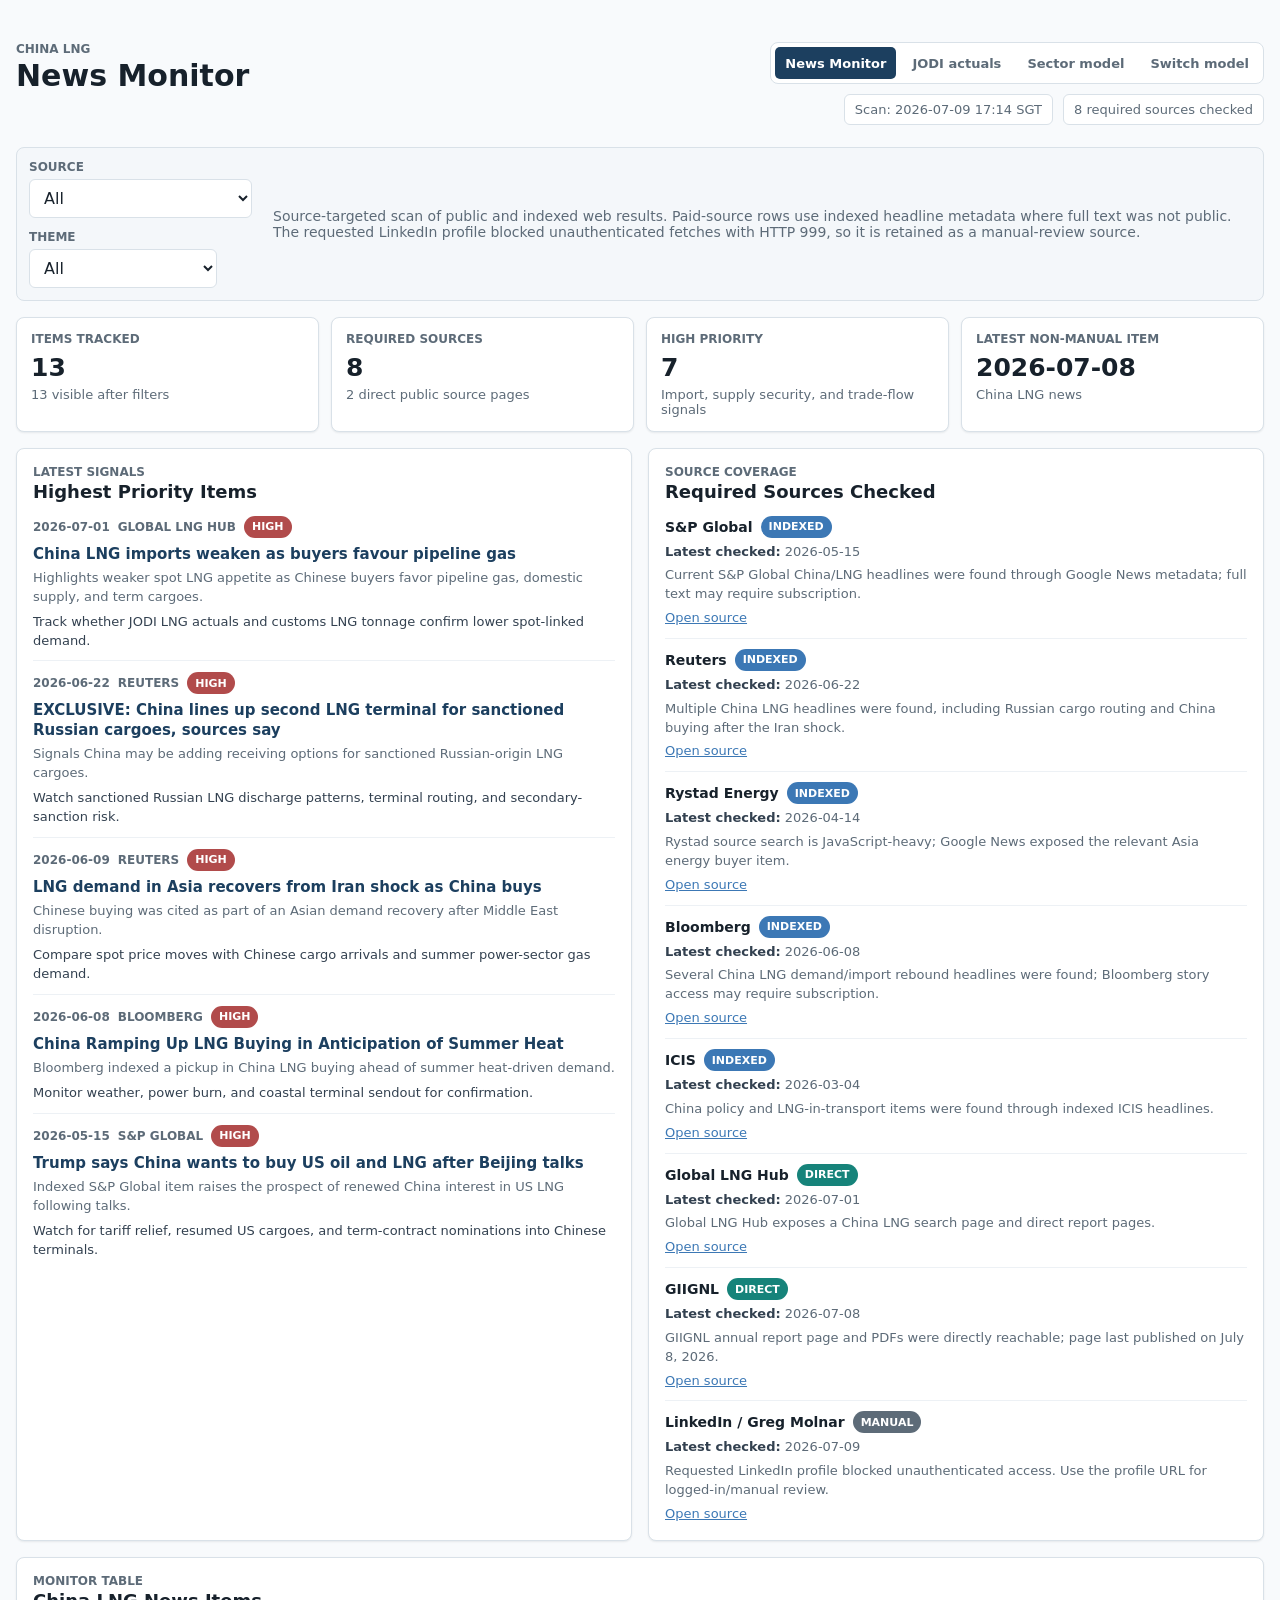
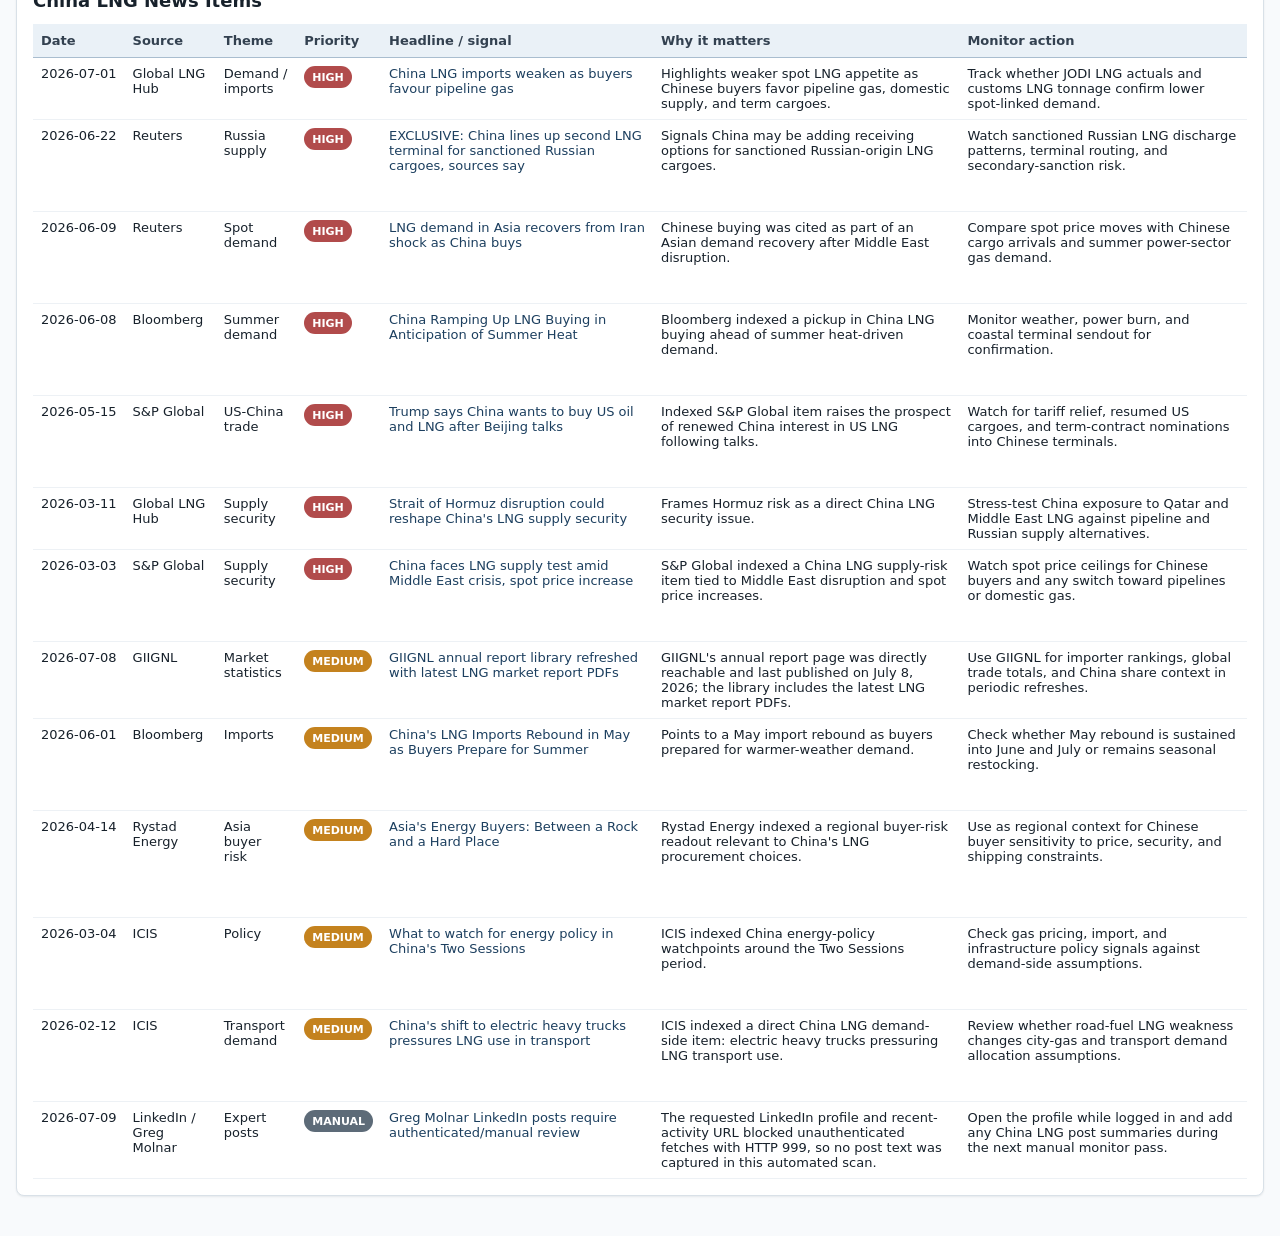
==== news.html @ c2ceb731 "feat: add China LNG news monitor" ====
<!doctype html>
<html lang="en">
  <head>
    <meta charset="utf-8">
    <meta name="viewport" content="width=device-width, initial-scale=1">
    <title>China LNG News Monitor</title>
    <link rel="stylesheet" href="styles.css">
  </head>
  <body>
    <main class="shell">
      <header class="topbar">
        <div>
          <p class="eyebrow">China LNG</p>
          <h1>News Monitor</h1>
        </div>
        <div class="topbar-actions">
          <nav class="topnav" aria-label="Dashboard navigation">
            <a class="is-active" href="news.html">News Monitor</a>
            <a href="index.html">JODI actuals</a>
            <a href="sector.html">Sector model</a>
            <a href="switching.html">Switch model</a>
          </nav>
          <div class="meta">
            <span id="news-scan-date">Scan date</span>
            <span id="news-source-count">Sources</span>
          </div>
        </div>
      </header>

      <section class="control-band" aria-label="News monitor controls">
        <div class="control-fields">
          <div class="field">
            <label for="news-source-filter">Source</label>
            <select id="news-source-filter"></select>
          </div>
          <div class="field">
            <label for="news-theme-filter">Theme</label>
            <select id="news-theme-filter"></select>
          </div>
        </div>
        <p id="news-note" class="dashboard-note"></p>
      </section>

      <section class="kpi-grid" id="news-kpis" aria-label="News monitor key metrics"></section>

      <section class="grid two-col">
        <article class="panel">
          <div class="panel-head">
            <div>
              <p class="eyebrow">Latest signals</p>
              <h2>Highest Priority Items</h2>
            </div>
          </div>
          <div id="news-priority-list" class="news-card-list"></div>
        </article>

        <article class="panel">
          <div class="panel-head">
            <div>
              <p class="eyebrow">Source coverage</p>
              <h2>Required Sources Checked</h2>
            </div>
          </div>
          <div id="news-source-coverage" class="source-list"></div>
        </article>
      </section>

      <section class="panel">
        <div class="panel-head">
          <div>
            <p class="eyebrow">Monitor table</p>
            <h2>China LNG News Items</h2>
          </div>
        </div>
        <div class="table-wrap">
          <table id="news-table" class="news-table">
            <thead>
              <tr>
                <th>Date</th>
                <th>Source</th>
                <th>Theme</th>
                <th>Priority</th>
                <th>Headline / signal</th>
                <th>Why it matters</th>
                <th>Monitor action</th>
                <th>Access</th>
              </tr>
            </thead>
            <tbody></tbody>
          </table>
        </div>
      </section>
    </main>

    <script src="src/news-data.js"></script>
    <script src="src/news-app.js"></script>
  </body>
</html>
---- styles.css ----
:root {
  color-scheme: light;
  --ink: #17212b;
  --muted: #5d6b78;
  --line: #d9e1e8;
  --panel: #ffffff;
  --band: #f4f7fa;
  --navy: #1c3f5f;
  --teal: #16837a;
  --amber: #c4821e;
  --green: #3f7d45;
  --red: #b14b4b;
  --blue: #3c78b5;
  --shadow: 0 1px 2px rgba(16, 24, 40, 0.08);
}

* {
  box-sizing: border-box;
}

body {
  margin: 0;
  font-family: Inter, ui-sans-serif, system-ui, -apple-system, BlinkMacSystemFont, "Segoe UI", sans-serif;
  color: var(--ink);
  background: #f8fafc;
  letter-spacing: 0;
}

button,
input,
select,
textarea {
  font: inherit;
}

.shell {
  width: min(1480px, calc(100vw - 32px));
  margin: 0 auto;
  padding: 24px 0 40px;
}

.topbar {
  display: flex;
  justify-content: space-between;
  align-items: flex-start;
  gap: 24px;
  padding: 18px 0 22px;
}

.topbar h1 {
  margin: 3px 0 0;
  font-size: 30px;
  line-height: 1.15;
}

.topbar-actions {
  display: grid;
  justify-items: end;
  gap: 10px;
}

.topnav {
  display: flex;
  gap: 6px;
  padding: 4px;
  border: 1px solid var(--line);
  border-radius: 8px;
  background: #fff;
}

.topnav a {
  display: inline-flex;
  align-items: center;
  min-height: 32px;
  padding: 6px 10px;
  border-radius: 5px;
  color: var(--muted);
  font-size: 13px;
  font-weight: 700;
  text-decoration: none;
}

.topnav a.is-active {
  color: #fff;
  background: var(--navy);
}

.eyebrow {
  margin: 0;
  color: var(--muted);
  font-size: 12px;
  font-weight: 700;
  text-transform: uppercase;
}

.meta {
  display: flex;
  gap: 10px;
  flex-wrap: wrap;
  justify-content: flex-end;
}

.meta span {
  border: 1px solid var(--line);
  background: #fff;
  padding: 7px 10px;
  border-radius: 6px;
  color: var(--muted);
  font-size: 13px;
}

.control-band {
  display: flex;
  justify-content: space-between;
  align-items: center;
  gap: 18px;
  background: var(--band);
  border: 1px solid var(--line);
  padding: 12px;
  border-radius: 8px;
}

.control-fields {
  display: flex;
  align-items: end;
  gap: 12px;
  flex-wrap: wrap;
}

.field {
  display: grid;
  gap: 5px;
}

.field label {
  color: var(--muted);
  font-size: 12px;
  font-weight: 700;
  text-transform: uppercase;
}

.field select {
  min-width: 130px;
  border: 1px solid var(--line);
  border-radius: 6px;
  background: #fff;
  color: var(--ink);
  padding: 8px 10px;
}

.segmented {
  display: inline-grid;
  grid-template-columns: repeat(auto-fit, minmax(92px, 1fr));
  gap: 4px;
  padding: 4px;
  background: #e9eef3;
  border-radius: 7px;
}

.year-basis-toggle {
  min-width: 220px;
}

.segment {
  border: 0;
  border-radius: 5px;
  padding: 8px 12px;
  color: var(--muted);
  background: transparent;
  cursor: pointer;
}

.segment.is-active {
  color: #fff;
  background: var(--navy);
}

.dashboard-note {
  margin: 0;
  color: var(--muted);
  font-size: 14px;
}

.switch-control-band {
  align-items: flex-start;
}

.switch-input-grid {
  display: grid;
  grid-template-columns: repeat(3, minmax(0, 1fr));
  gap: 12px;
  margin: 16px 0;
}

.input-card {
  display: grid;
  gap: 10px;
  min-width: 0;
  background: #fff;
  border: 1px solid var(--line);
  border-radius: 8px;
  padding: 12px;
  box-shadow: var(--shadow);
}

.input-head {
  display: flex;
  justify-content: space-between;
  align-items: baseline;
  gap: 10px;
}

.input-head label {
  color: var(--muted);
  font-size: 12px;
  font-weight: 750;
  text-transform: uppercase;
}

.input-head strong {
  color: var(--ink);
  font-size: 13px;
  white-space: nowrap;
}

.input-card input[type="range"] {
  width: 100%;
  accent-color: var(--navy);
}

.kpi-grid {
  display: grid;
  grid-template-columns: repeat(4, minmax(0, 1fr));
  gap: 12px;
  margin: 16px 0;
}

.kpi {
  background: #fff;
  border: 1px solid var(--line);
  border-radius: 8px;
  padding: 14px;
  box-shadow: var(--shadow);
}

.kpi .label {
  color: var(--muted);
  font-size: 12px;
  font-weight: 700;
  text-transform: uppercase;
}

.kpi .value {
  margin-top: 7px;
  font-size: 25px;
  font-weight: 750;
}

.kpi .sub {
  margin-top: 5px;
  color: var(--muted);
  font-size: 13px;
}

.grid {
  display: grid;
  gap: 16px;
  margin: 16px 0;
}

.two-col {
  grid-template-columns: minmax(0, 1fr) minmax(0, 1fr);
}

.panel {
  background: var(--panel);
  border: 1px solid var(--line);
  border-radius: 8px;
  padding: 16px;
  box-shadow: var(--shadow);
}

.panel-head {
  display: flex;
  justify-content: space-between;
  gap: 16px;
  align-items: flex-start;
  margin-bottom: 12px;
}

.panel h2 {
  margin: 2px 0 0;
  font-size: 18px;
  line-height: 1.25;
}

.title-with-info {
  display: inline-flex;
  align-items: center;
  gap: 7px;
}

.info-tip {
  position: relative;
  display: inline-flex;
  align-items: center;
  justify-content: center;
  width: 17px;
  height: 17px;
  border: 1px solid var(--line);
  border-radius: 50%;
  color: var(--muted);
  background: #fff;
  font-size: 11px;
  font-weight: 750;
  line-height: 1;
  cursor: help;
}

.info-tip:focus {
  outline: 2px solid rgba(60, 120, 181, 0.35);
  outline-offset: 2px;
}

.tooltip {
  position: absolute;
  left: 50%;
  bottom: calc(100% + 9px);
  z-index: 3;
  width: min(320px, calc(100vw - 48px));
  padding: 9px 10px;
  border: 1px solid var(--line);
  border-radius: 6px;
  background: #17212b;
  color: #fff;
  box-shadow: var(--shadow);
  font-size: 12px;
  font-weight: 500;
  line-height: 1.4;
  opacity: 0;
  pointer-events: none;
  transform: translate(-50%, 4px);
  transition: opacity 0.15s ease, transform 0.15s ease;
}

.info-tip:hover .tooltip,
.info-tip:focus .tooltip,
.info-tip:focus-within .tooltip {
  opacity: 1;
  transform: translate(-50%, 0);
}

.chart {
  min-height: 310px;
  width: 100%;
}

svg {
  display: block;
  width: 100%;
  height: auto;
}

.axis text,
.chart-label {
  fill: var(--muted);
  font-size: 12px;
}

.chart-value {
  fill: var(--ink);
  font-size: 12px;
  font-weight: 750;
}

.grid-line {
  stroke: #e5ebf1;
  stroke-width: 1;
}

.model-flow {
  margin: 0;
  padding-left: 20px;
  color: #334150;
  line-height: 1.6;
}

.table-wrap {
  overflow-x: auto;
}

table {
  border-collapse: collapse;
  width: 100%;
  min-width: 1120px;
  font-size: 13px;
}

th {
  text-align: left;
  color: #334150;
  background: #eaf1f7;
  border-bottom: 1px solid #a9bdcf;
  padding: 9px 8px;
  white-space: nowrap;
}

td {
  border-bottom: 1px solid #edf1f5;
  padding: 8px;
  vertical-align: top;
}

th:first-child,
td:first-child {
  min-width: 82px;
  white-space: nowrap;
}

td.num,
th.num {
  text-align: right;
}

.explain {
  min-width: 420px;
  color: #3c4a57;
}

.assumption-list,
.source-list {
  display: grid;
  gap: 10px;
}

.assumption,
.source {
  border-top: 1px solid #edf1f5;
  padding-top: 10px;
}

.assumption:first-child,
.source:first-child {
  border-top: 0;
  padding-top: 0;
}

.assumption h3,
.source h3 {
  margin: 0 0 4px;
  font-size: 14px;
}

.assumption p,
.source p {
  margin: 0;
  color: var(--muted);
  font-size: 13px;
  line-height: 1.45;
}

.source a,
.panel-note a {
  color: var(--blue);
  overflow-wrap: anywhere;
}

.local-source {
  color: var(--muted);
  overflow-wrap: anywhere;
}

.anchor-list {
  display: grid;
  gap: 8px;
}

.anchor-row {
  display: flex;
  justify-content: space-between;
  gap: 12px;
  align-items: center;
  border-bottom: 1px solid #edf1f5;
  padding: 8px 0;
  color: #334150;
  font-size: 14px;
}

.anchor-row span {
  display: inline-flex;
  align-items: center;
  gap: 8px;
}

.anchor-row strong {
  font-size: 18px;
}

.panel-note {
  margin: 8px 0 0;
  color: var(--muted);
  font-size: 13px;
  line-height: 1.45;
}

.subhead {
  margin: 14px 0 7px;
  font-size: 13px;
  text-transform: uppercase;
  color: #334150;
}

.source-grid {
  display: grid;
  gap: 0;
  border: 1px solid #edf1f5;
  border-radius: 6px;
  overflow: hidden;
}

.source-row {
  display: grid;
  grid-template-columns: minmax(130px, 1.2fr) minmax(88px, 0.8fr) minmax(58px, 0.5fr) minmax(130px, 1.1fr);
  gap: 8px;
  padding: 7px 9px;
  border-top: 1px solid #edf1f5;
  color: #3c4a57;
  font-size: 12px;
  line-height: 1.3;
}

.source-row:first-child {
  border-top: 0;
}

.source-row strong {
  color: var(--ink);
  font-weight: 750;
}

.source-row-head {
  background: #eaf1f7;
  color: #334150;
  font-weight: 750;
}

.sector-map-grid {
  margin-bottom: 12px;
}

.sector-map-row {
  grid-template-columns: minmax(120px, 0.85fr) minmax(170px, 1.3fr) minmax(120px, 0.9fr) minmax(190px, 1.45fr);
}

.sector-table {
  min-width: 980px;
}

.switch-table {
  min-width: 1080px;
}

.legend {
  display: flex;
  gap: 14px;
  flex-wrap: wrap;
  margin-top: 8px;
  color: var(--muted);
  font-size: 12px;
}

.legend span {
  display: inline-flex;
  align-items: center;
  gap: 6px;
}

.swatch {
  width: 10px;
  height: 10px;
  border-radius: 2px;
  display: inline-block;
}

.news-card-list {
  display: grid;
  gap: 10px;
}

.news-card {
  border-top: 1px solid #edf1f5;
  padding-top: 11px;
}

.news-card:first-child {
  border-top: 0;
  padding-top: 0;
}

.news-card-meta,
.source-title-row {
  display: flex;
  align-items: center;
  gap: 8px;
  flex-wrap: wrap;
}

.news-card-meta {
  color: var(--muted);
  font-size: 12px;
  font-weight: 700;
  text-transform: uppercase;
}

.news-card h3 {
  margin: 7px 0 5px;
  font-size: 15px;
  line-height: 1.3;
}

.news-card h3 a,
.news-headline a {
  color: var(--navy);
  text-decoration: none;
}

.news-card h3 a:hover,
.news-headline a:hover {
  text-decoration: underline;
}

.news-card p {
  margin: 0;
  color: var(--muted);
  font-size: 13px;
  line-height: 1.45;
}

.news-card .news-action {
  margin-top: 6px;
  color: #334150;
}

.priority-badge,
.coverage-status {
  display: inline-flex;
  align-items: center;
  min-height: 22px;
  border-radius: 999px;
  padding: 3px 8px;
  font-size: 11px;
  font-weight: 750;
  text-transform: uppercase;
  white-space: nowrap;
}

.priority-high {
  color: #fff;
  background: var(--red);
}

.priority-medium {
  color: #fff;
  background: var(--amber);
}

.priority-manual {
  color: #fff;
  background: var(--muted);
}

.coverage-direct {
  color: #fff;
  background: var(--teal);
}

.coverage-indexed {
  color: #fff;
  background: var(--blue);
}

.coverage-manual {
  color: #fff;
  background: var(--muted);
}

.news-source {
  display: grid;
  gap: 5px;
}

.news-source h3 {
  margin: 0;
}

.news-source p strong {
  color: #334150;
}

.news-table {
  min-width: 1320px;
}

.news-table th:nth-child(5),
.news-table td:nth-child(5) {
  min-width: 250px;
}

.news-table th:nth-child(6),
.news-table td:nth-child(6),
.news-table th:nth-child(7),
.news-table td:nth-child(7) {
  min-width: 260px;
}

@media (max-width: 980px) {
  .topbar,
  .control-band {
    align-items: stretch;
    flex-direction: column;
  }

  .topbar-actions {
    justify-items: start;
  }

  .meta {
    justify-content: flex-start;
  }

  .kpi-grid,
  .switch-input-grid,
  .two-col {
    grid-template-columns: 1fr;
  }
}

@media (max-width: 600px) {
  .tooltip {
    left: auto;
    right: 0;
    transform: translateY(4px);
  }

  .info-tip:hover .tooltip,
  .info-tip:focus .tooltip,
  .info-tip:focus-within .tooltip {
    transform: translateY(0);
  }

  .source-row {
    grid-template-columns: 1fr 0.8fr;
  }

  .source-row span:nth-child(3),
  .source-row span:nth-child(4) {
    color: var(--muted);
  }
}
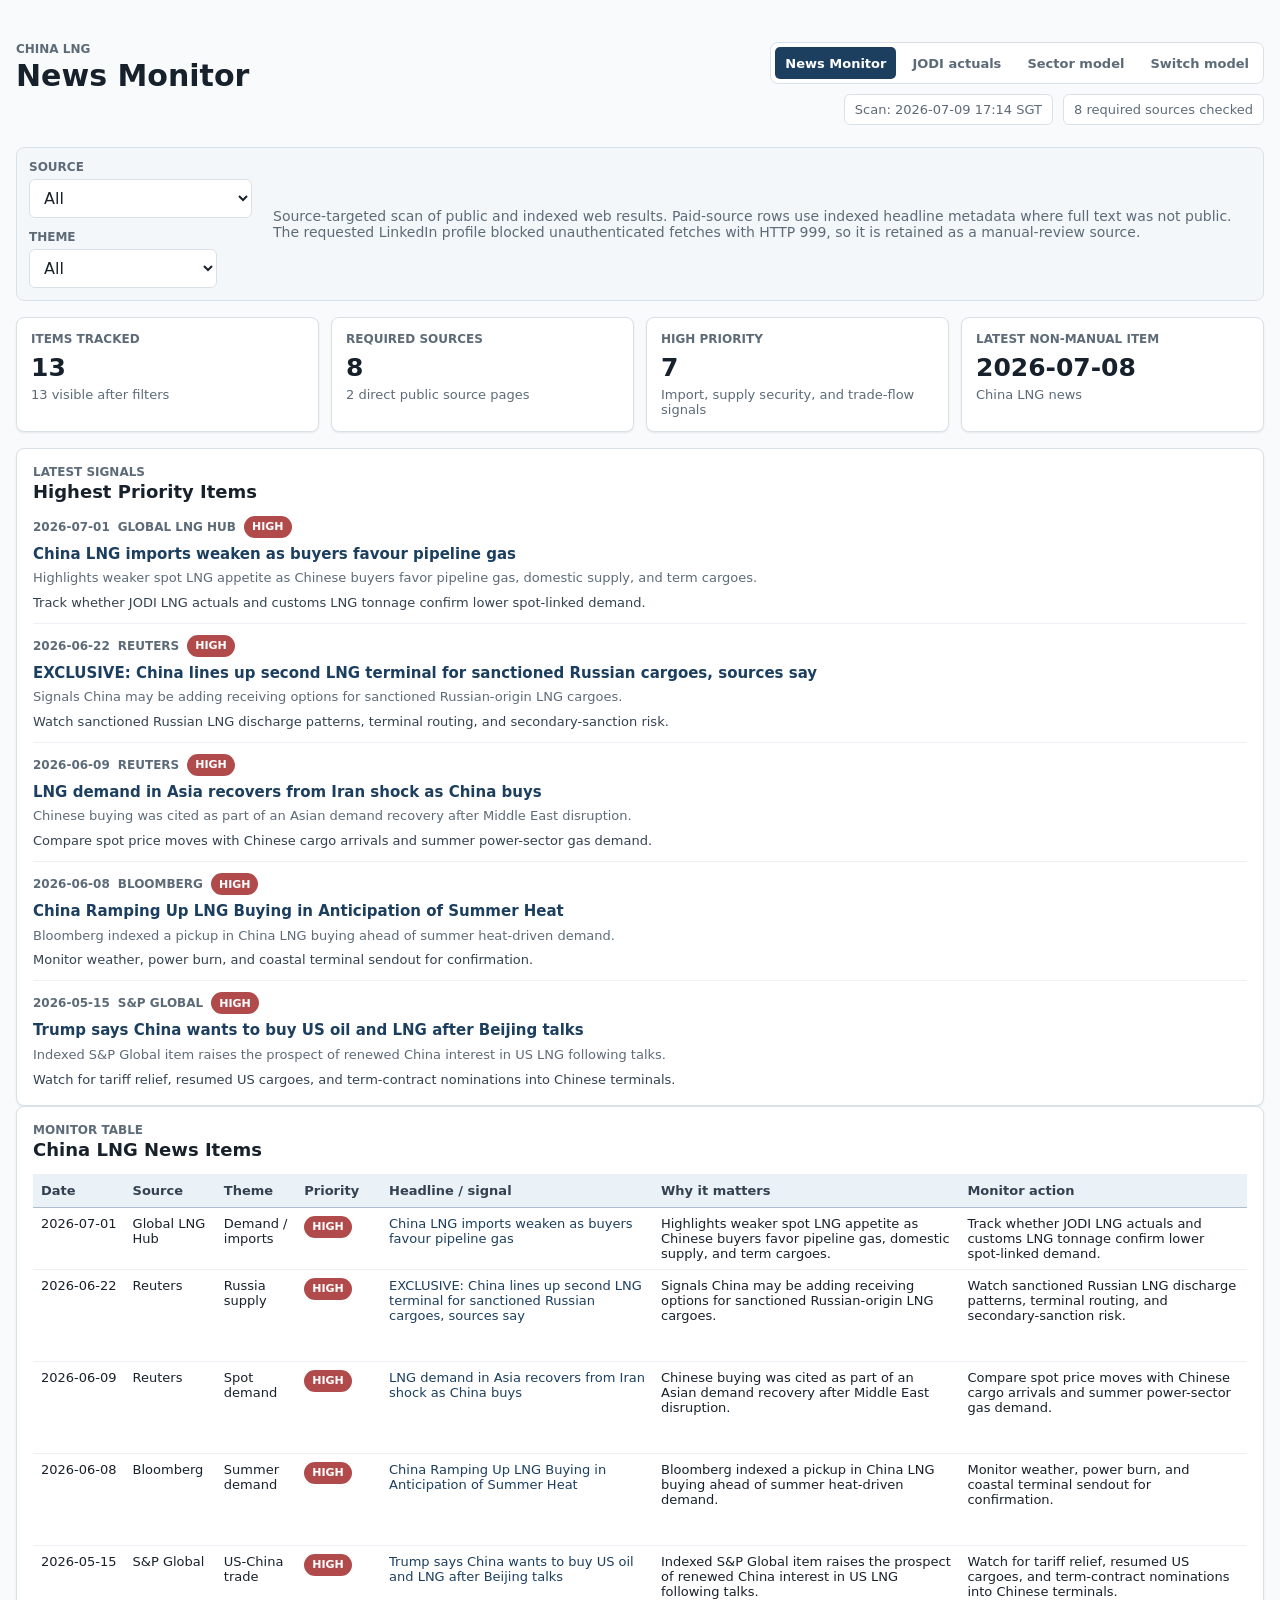
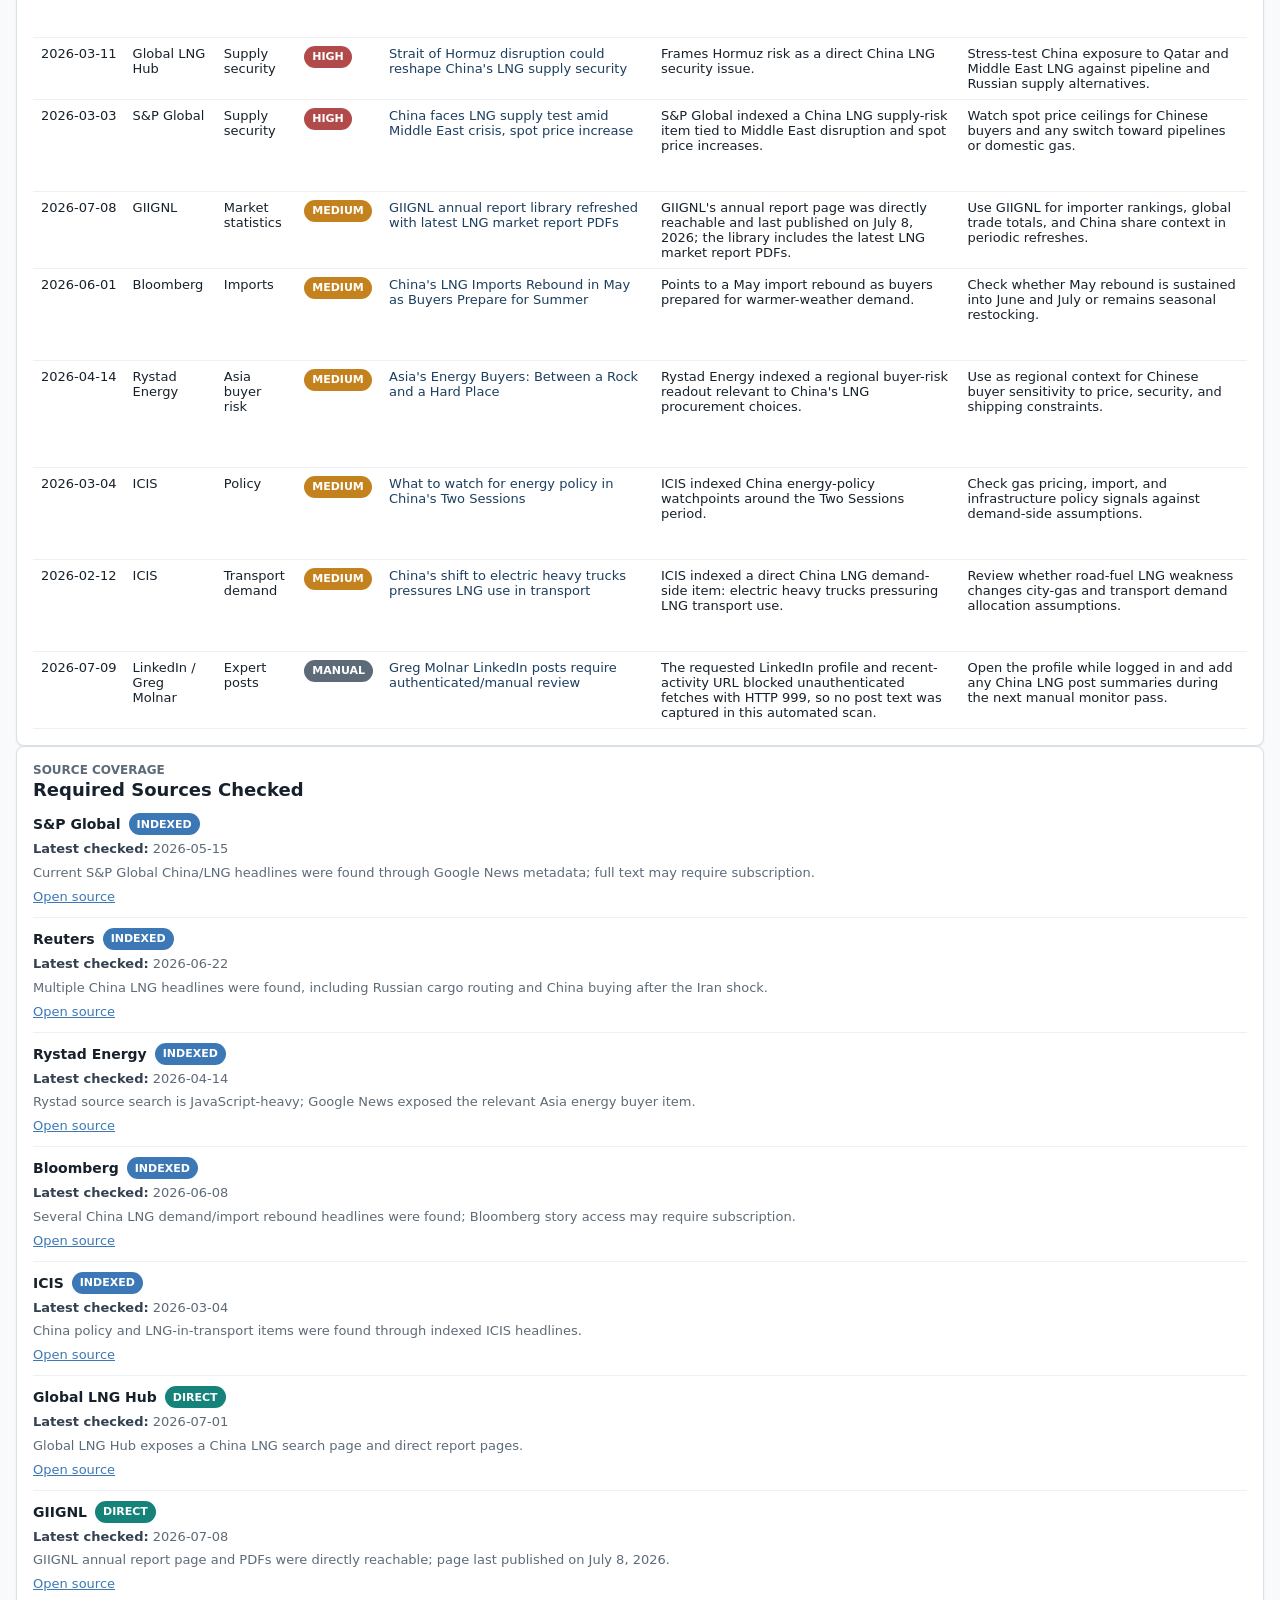
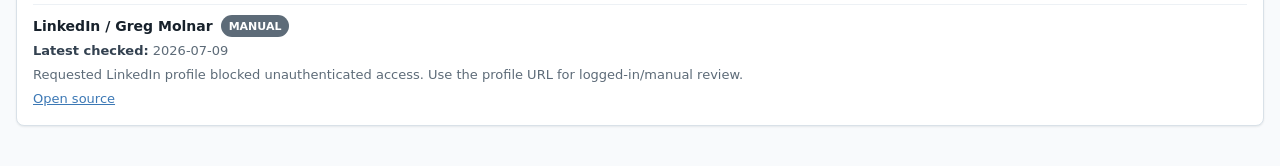
==== commit 1b1198ac: "fix: move news source coverage below table" ====
--- a/news.html
+++ b/news.html
@@ -43,26 +43,14 @@
 
       <section class="kpi-grid" id="news-kpis" aria-label="News monitor key metrics"></section>
 
-      <section class="grid two-col">
-        <article class="panel">
-          <div class="panel-head">
-            <div>
-              <p class="eyebrow">Latest signals</p>
-              <h2>Highest Priority Items</h2>
-            </div>
+      <section class="panel">
+        <div class="panel-head">
+          <div>
+            <p class="eyebrow">Latest signals</p>
+            <h2>Highest Priority Items</h2>
           </div>
-          <div id="news-priority-list" class="news-card-list"></div>
-        </article>
-
-        <article class="panel">
-          <div class="panel-head">
-            <div>
-              <p class="eyebrow">Source coverage</p>
-              <h2>Required Sources Checked</h2>
-            </div>
-          </div>
-          <div id="news-source-coverage" class="source-list"></div>
-        </article>
+        </div>
+        <div id="news-priority-list" class="news-card-list"></div>
       </section>
 
       <section class="panel">
@@ -90,6 +78,16 @@
           </table>
         </div>
       </section>
+
+      <section class="panel">
+        <div class="panel-head">
+          <div>
+            <p class="eyebrow">Source coverage</p>
+            <h2>Required Sources Checked</h2>
+          </div>
+        </div>
+        <div id="news-source-coverage" class="source-list"></div>
+      </section>
     </main>
 
     <script src="src/news-data.js"></script>
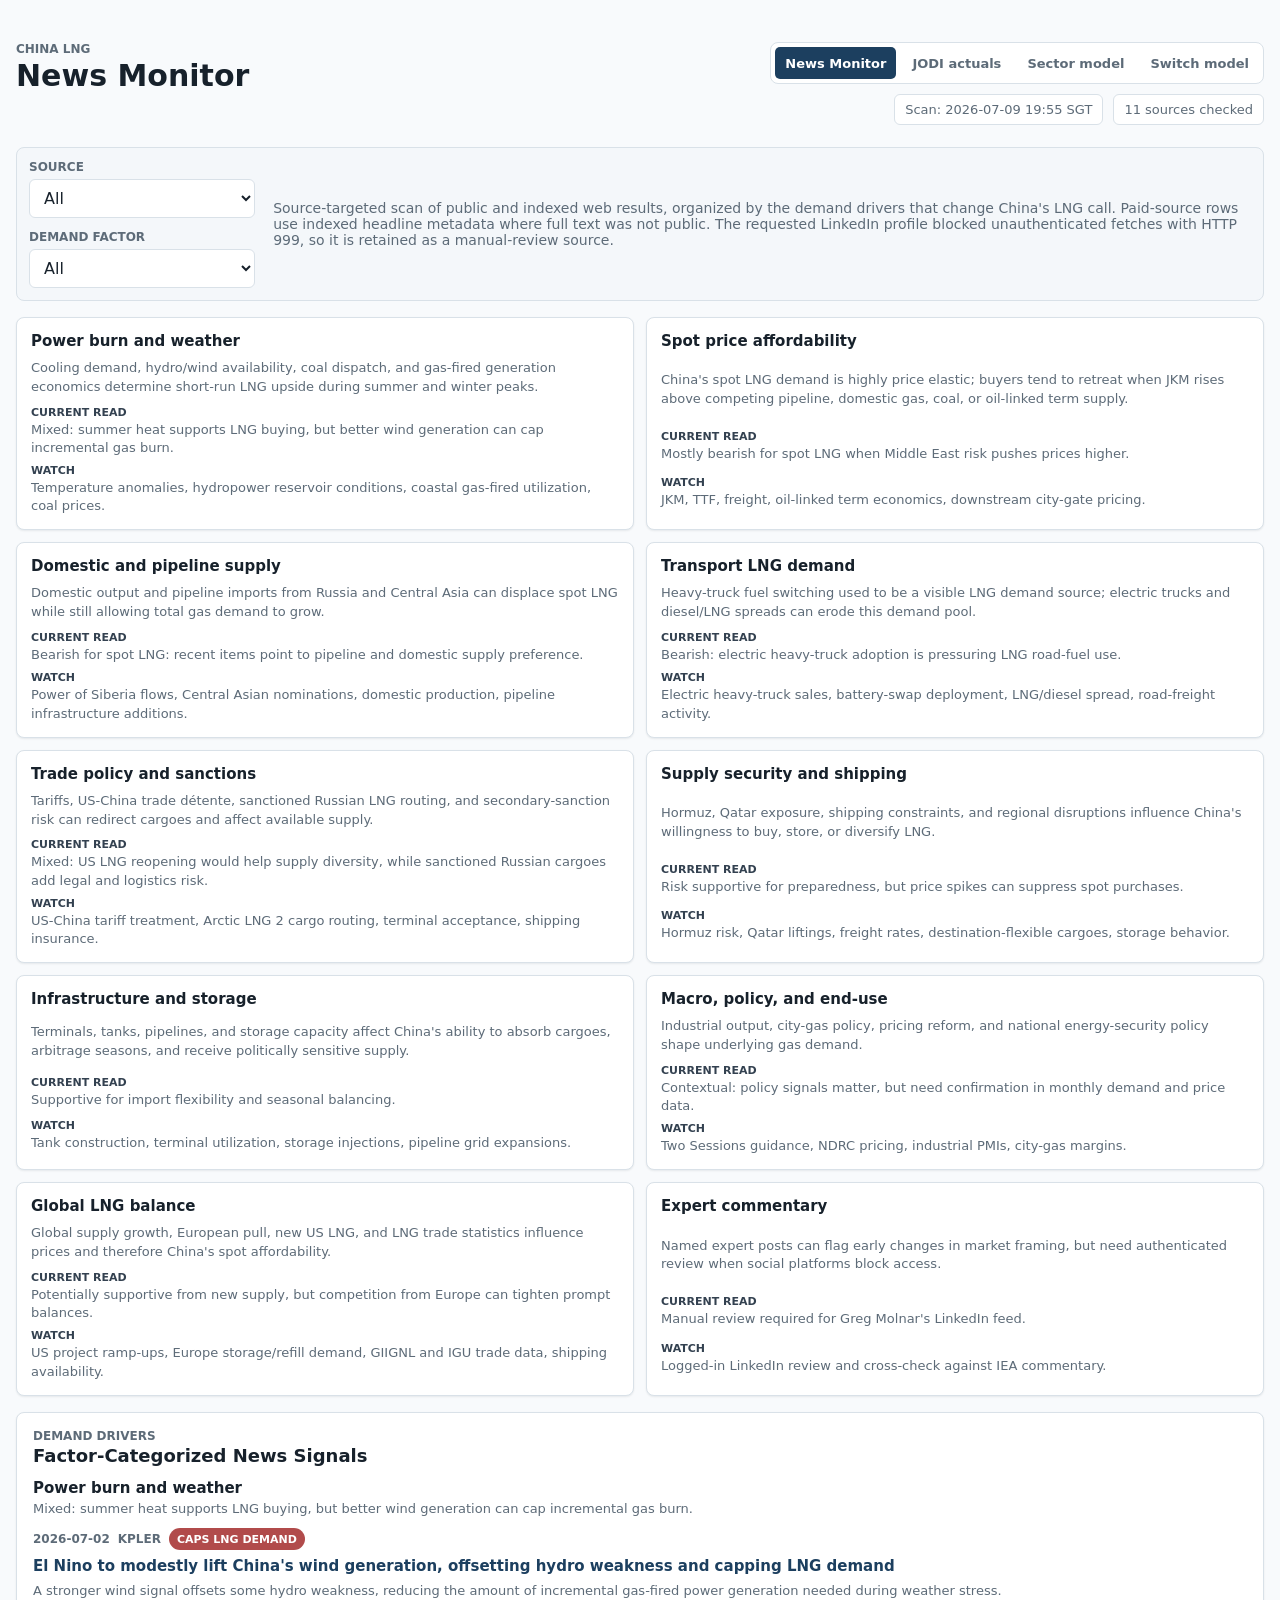
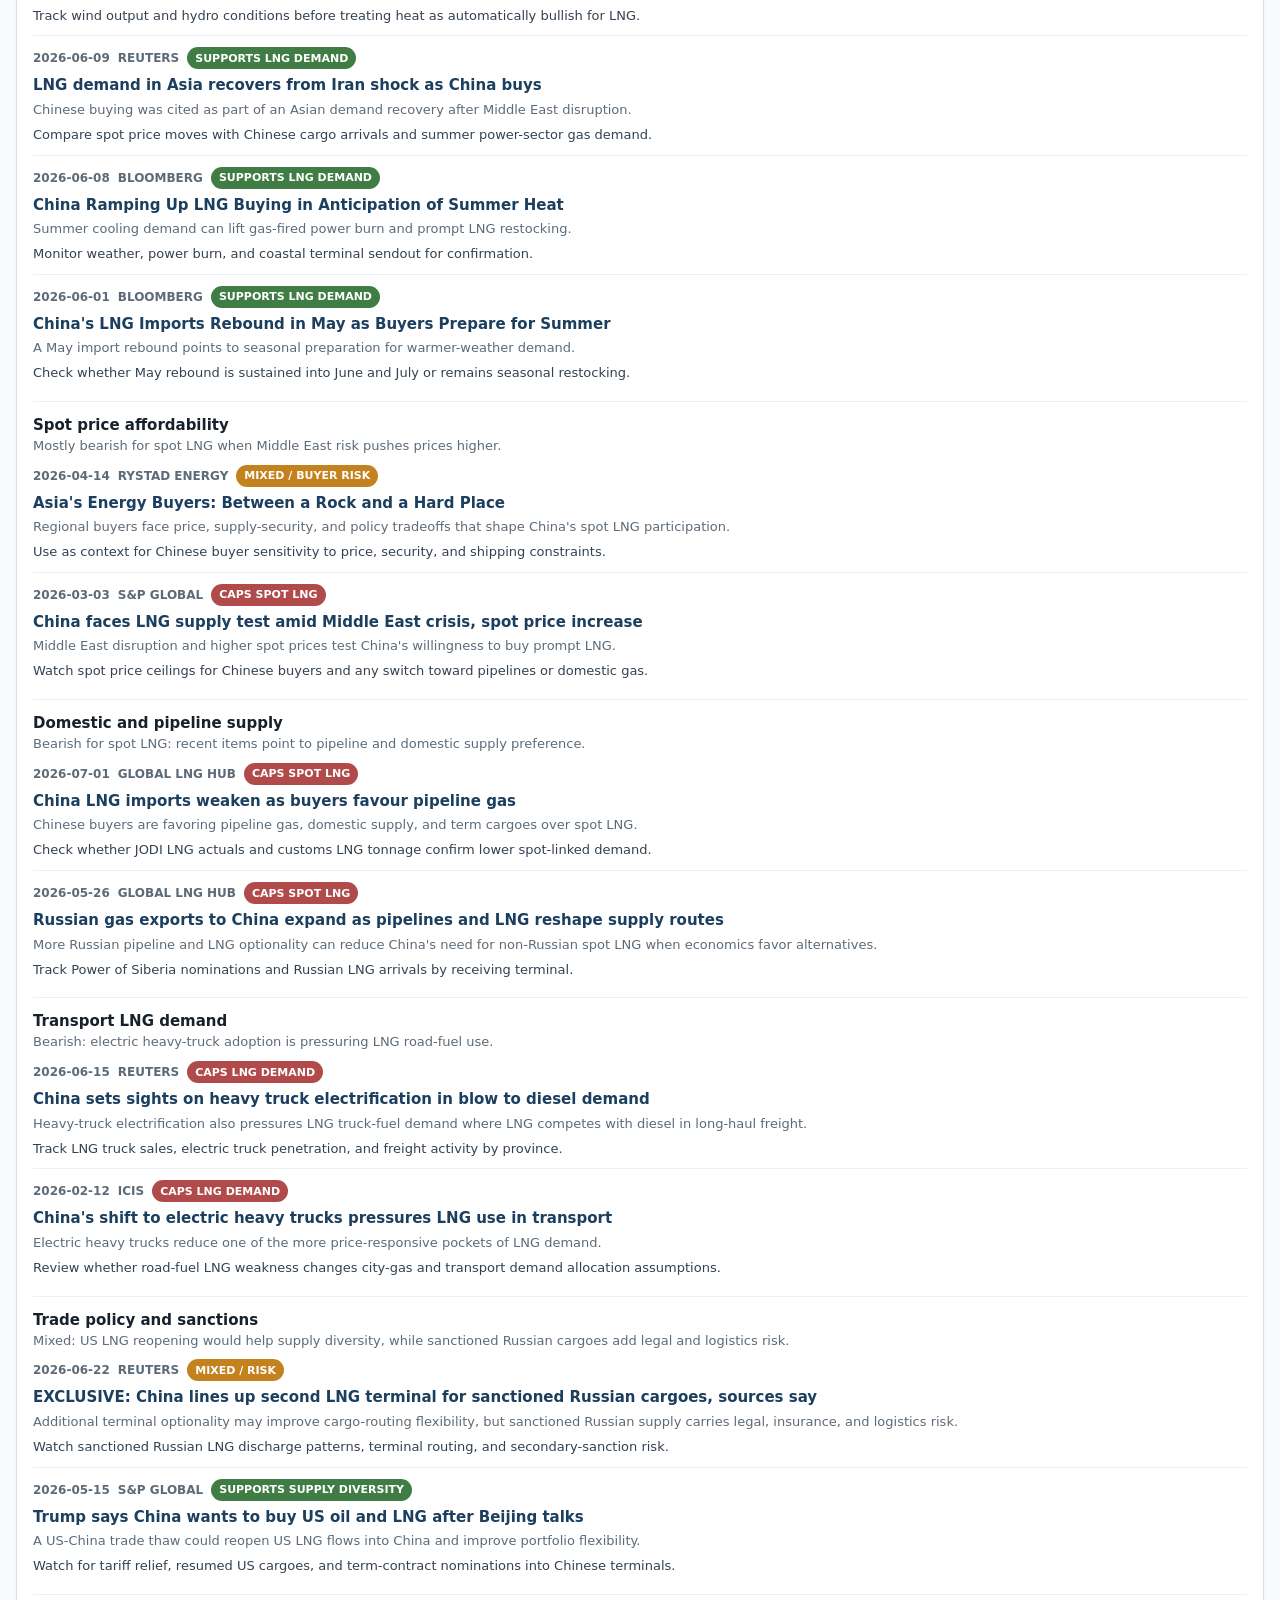
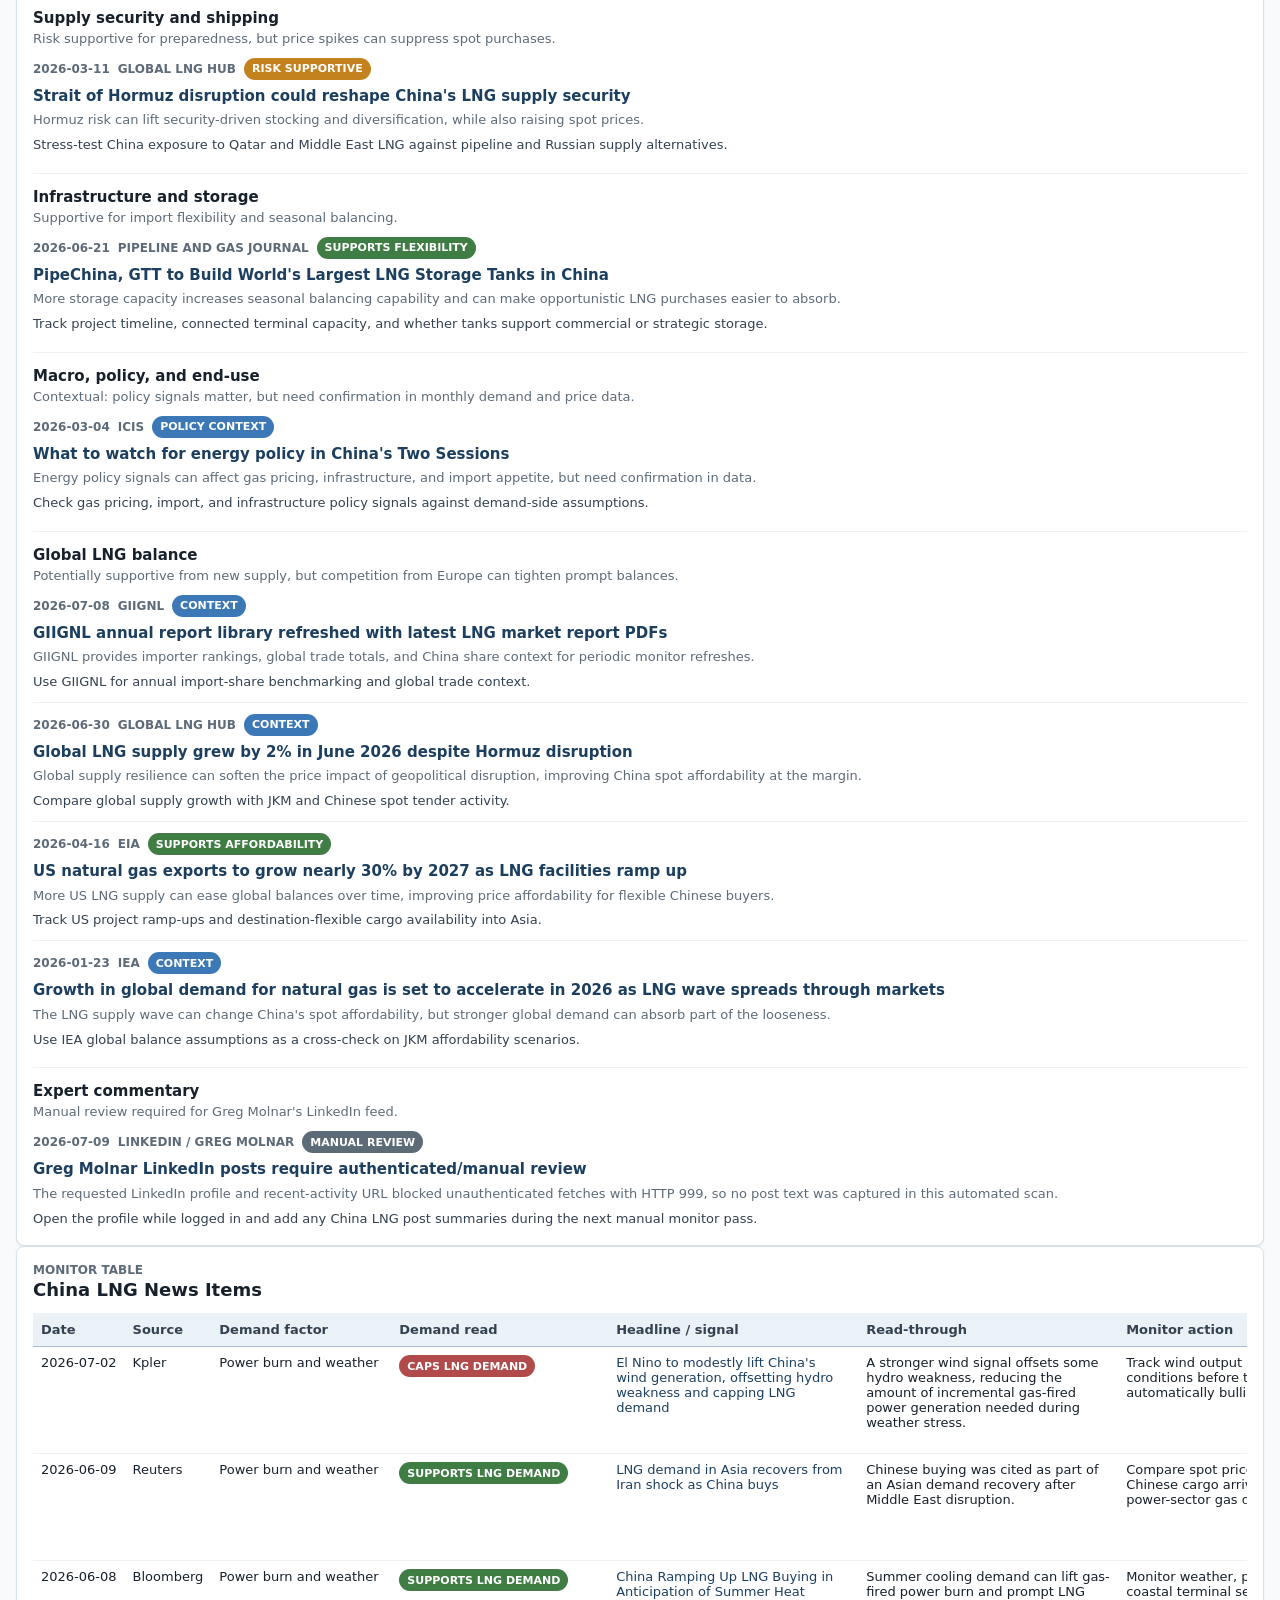
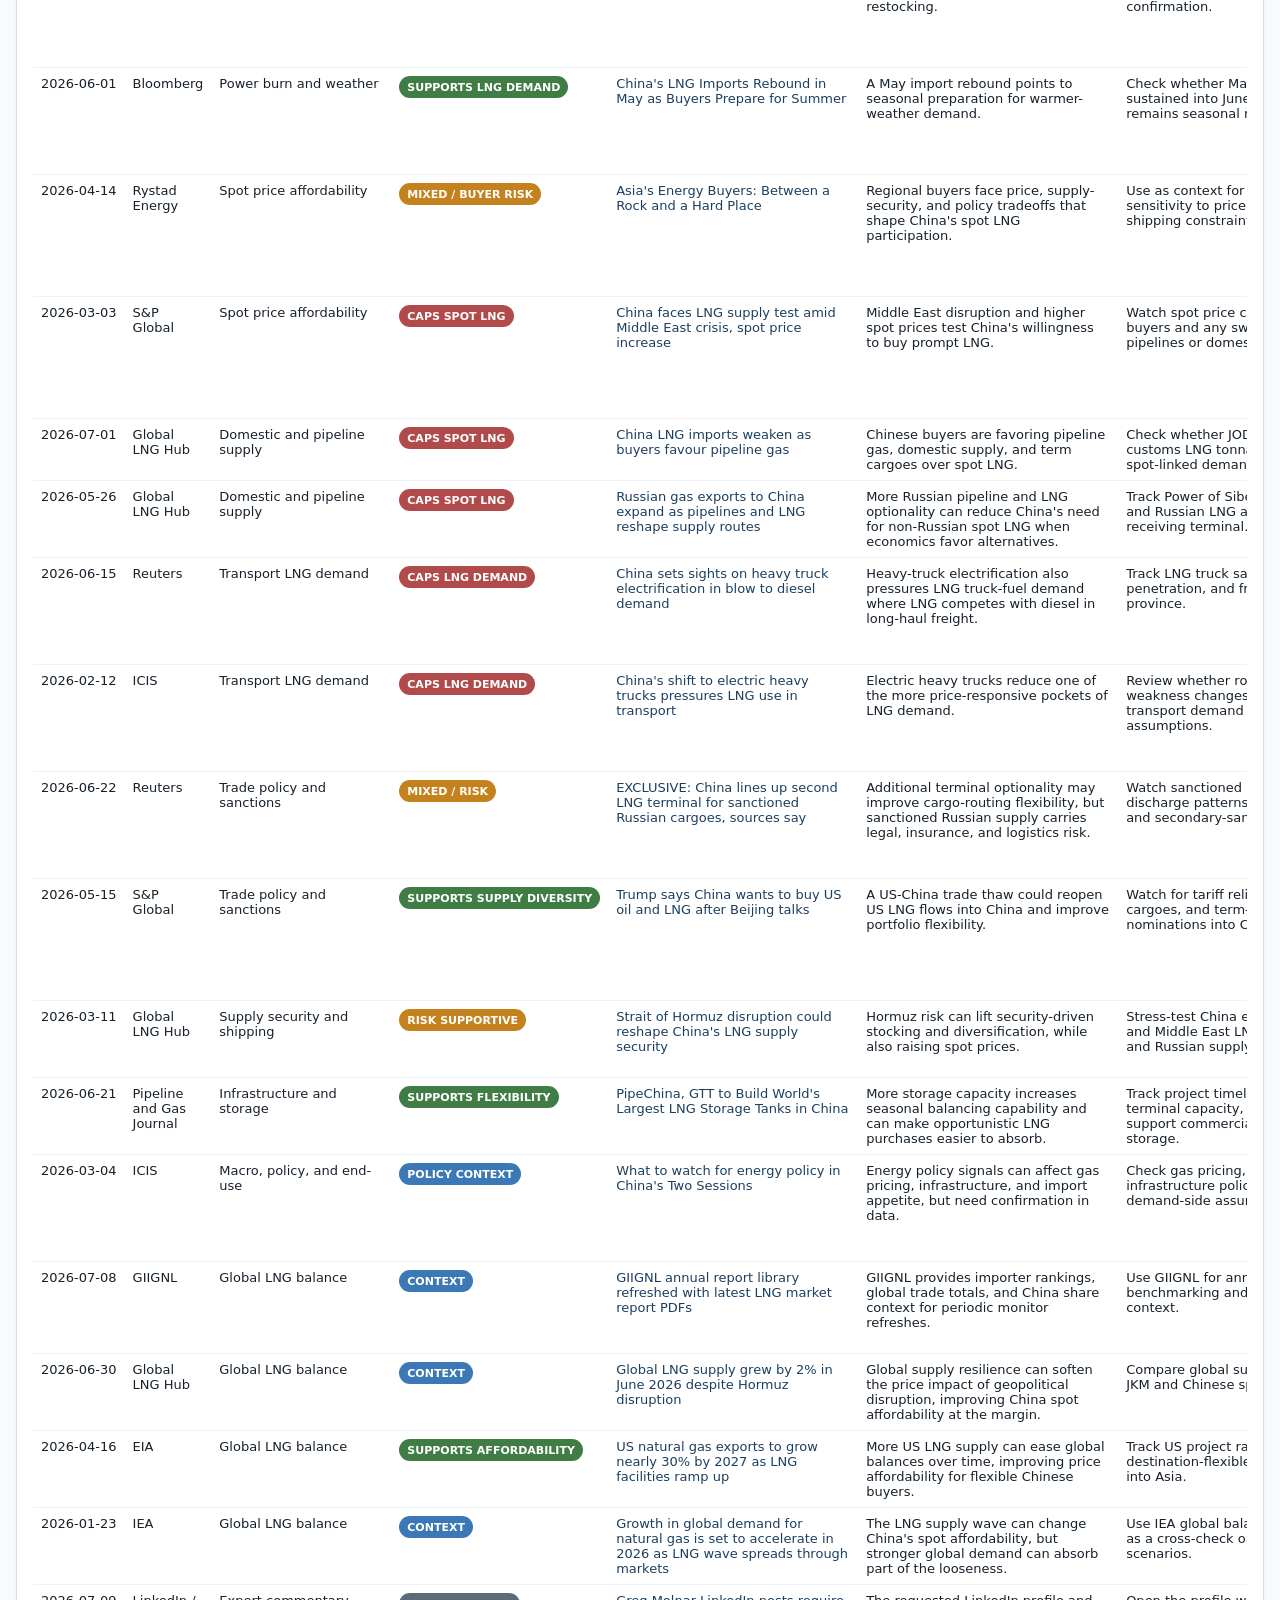
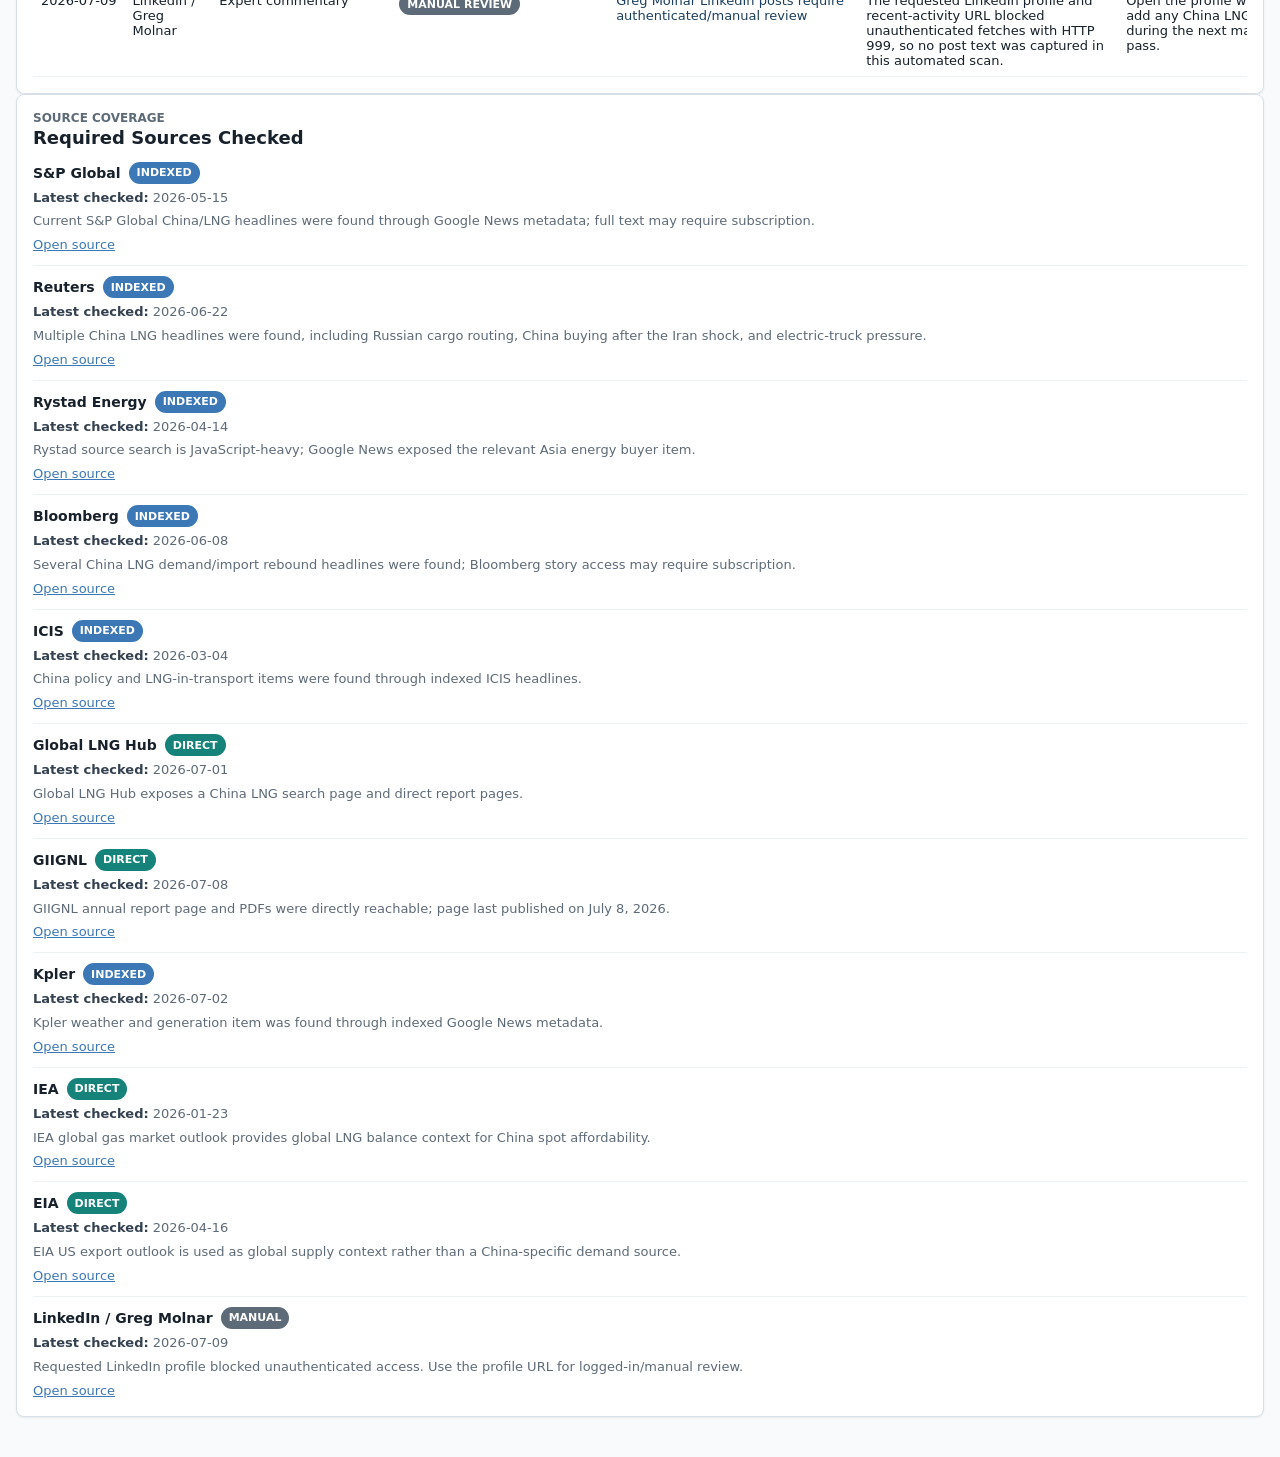
==== commit 915a8bfc: "feat: categorize LNG news by demand factor" ====
--- a/news.html
+++ b/news.html
@@ -34,23 +34,23 @@
             <select id="news-source-filter"></select>
           </div>
           <div class="field">
-            <label for="news-theme-filter">Theme</label>
-            <select id="news-theme-filter"></select>
+            <label for="news-factor-filter">Demand factor</label>
+            <select id="news-factor-filter"></select>
           </div>
         </div>
         <p id="news-note" class="dashboard-note"></p>
       </section>
 
-      <section class="kpi-grid" id="news-kpis" aria-label="News monitor key metrics"></section>
+      <section class="factor-grid" id="news-factor-grid" aria-label="China LNG demand factor map"></section>
 
       <section class="panel">
         <div class="panel-head">
           <div>
-            <p class="eyebrow">Latest signals</p>
-            <h2>Highest Priority Items</h2>
+            <p class="eyebrow">Demand drivers</p>
+            <h2>Factor-Categorized News Signals</h2>
           </div>
         </div>
-        <div id="news-priority-list" class="news-card-list"></div>
+        <div id="news-signal-groups" class="signal-groups"></div>
       </section>
 
       <section class="panel">
@@ -66,10 +66,10 @@
               <tr>
                 <th>Date</th>
                 <th>Source</th>
-                <th>Theme</th>
-                <th>Priority</th>
+                <th>Demand factor</th>
+                <th>Demand read</th>
                 <th>Headline / signal</th>
-                <th>Why it matters</th>
+                <th>Read-through</th>
                 <th>Monitor action</th>
                 <th>Access</th>
               </tr>
--- a/styles.css
+++ b/styles.css
@@ -582,6 +582,87 @@
   display: inline-block;
 }
 
+.factor-grid {
+  display: grid;
+  grid-template-columns: repeat(2, minmax(0, 1fr));
+  gap: 12px;
+  margin: 16px 0;
+}
+
+.factor-card {
+  display: grid;
+  gap: 9px;
+  min-width: 0;
+  background: #fff;
+  border: 1px solid var(--line);
+  border-radius: 8px;
+  padding: 14px;
+  box-shadow: var(--shadow);
+}
+
+.factor-card h3 {
+  margin: 0;
+  color: var(--ink);
+  font-size: 15px;
+}
+
+.factor-card p {
+  margin: 0;
+  color: var(--muted);
+  font-size: 13px;
+  line-height: 1.45;
+}
+
+.factor-card dl {
+  display: grid;
+  gap: 7px;
+  margin: 0;
+}
+
+.factor-card dt {
+  margin: 0 0 2px;
+  color: #334150;
+  font-size: 11px;
+  font-weight: 750;
+  text-transform: uppercase;
+}
+
+.factor-card dd {
+  margin: 0;
+  color: var(--muted);
+  font-size: 13px;
+  line-height: 1.4;
+}
+
+.signal-groups {
+  display: grid;
+  gap: 18px;
+}
+
+.signal-group {
+  display: grid;
+  gap: 9px;
+  border-top: 1px solid #edf1f5;
+  padding-top: 14px;
+}
+
+.signal-group:first-child {
+  border-top: 0;
+  padding-top: 0;
+}
+
+.signal-group-head h3 {
+  margin: 0 0 3px;
+  font-size: 15px;
+}
+
+.signal-group-head p {
+  margin: 0;
+  color: var(--muted);
+  font-size: 13px;
+  line-height: 1.45;
+}
+
 .news-card-list {
   display: grid;
   gap: 10px;
@@ -641,7 +722,7 @@
   color: #334150;
 }
 
-.priority-badge,
+.bias-badge,
 .coverage-status {
   display: inline-flex;
   align-items: center;
@@ -654,17 +735,27 @@
   white-space: nowrap;
 }
 
-.priority-high {
+.bias-support {
+  color: #fff;
+  background: var(--green);
+}
+
+.bias-cap {
   color: #fff;
   background: var(--red);
 }
 
-.priority-medium {
+.bias-risk {
   color: #fff;
   background: var(--amber);
 }
 
-.priority-manual {
+.bias-context {
+  color: #fff;
+  background: var(--blue);
+}
+
+.bias-manual {
   color: #fff;
   background: var(--muted);
 }
@@ -699,6 +790,11 @@
 
 .news-table {
   min-width: 1320px;
+}
+
+.news-table th:nth-child(3),
+.news-table td:nth-child(3) {
+  min-width: 180px;
 }
 
 .news-table th:nth-child(5),
@@ -729,6 +825,7 @@
   }
 
   .kpi-grid,
+  .factor-grid,
   .switch-input-grid,
   .two-col {
     grid-template-columns: 1fr;
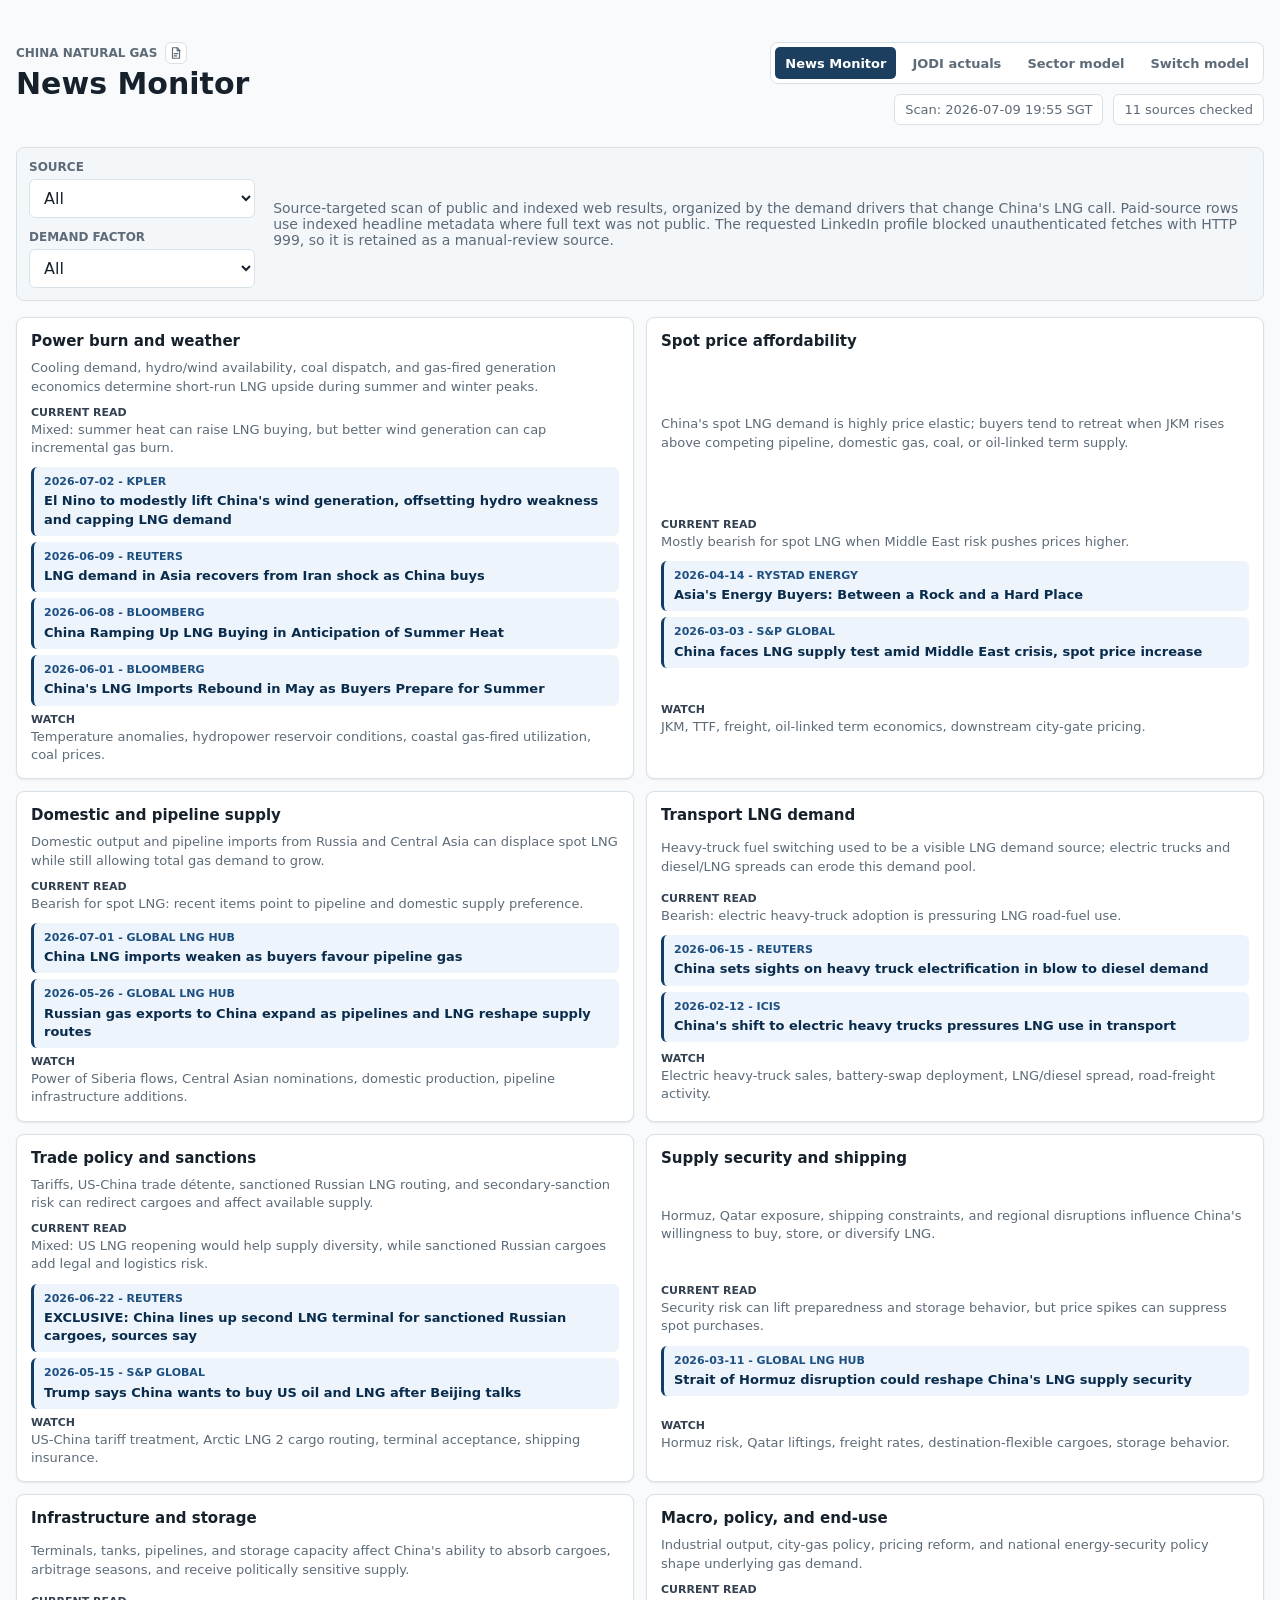
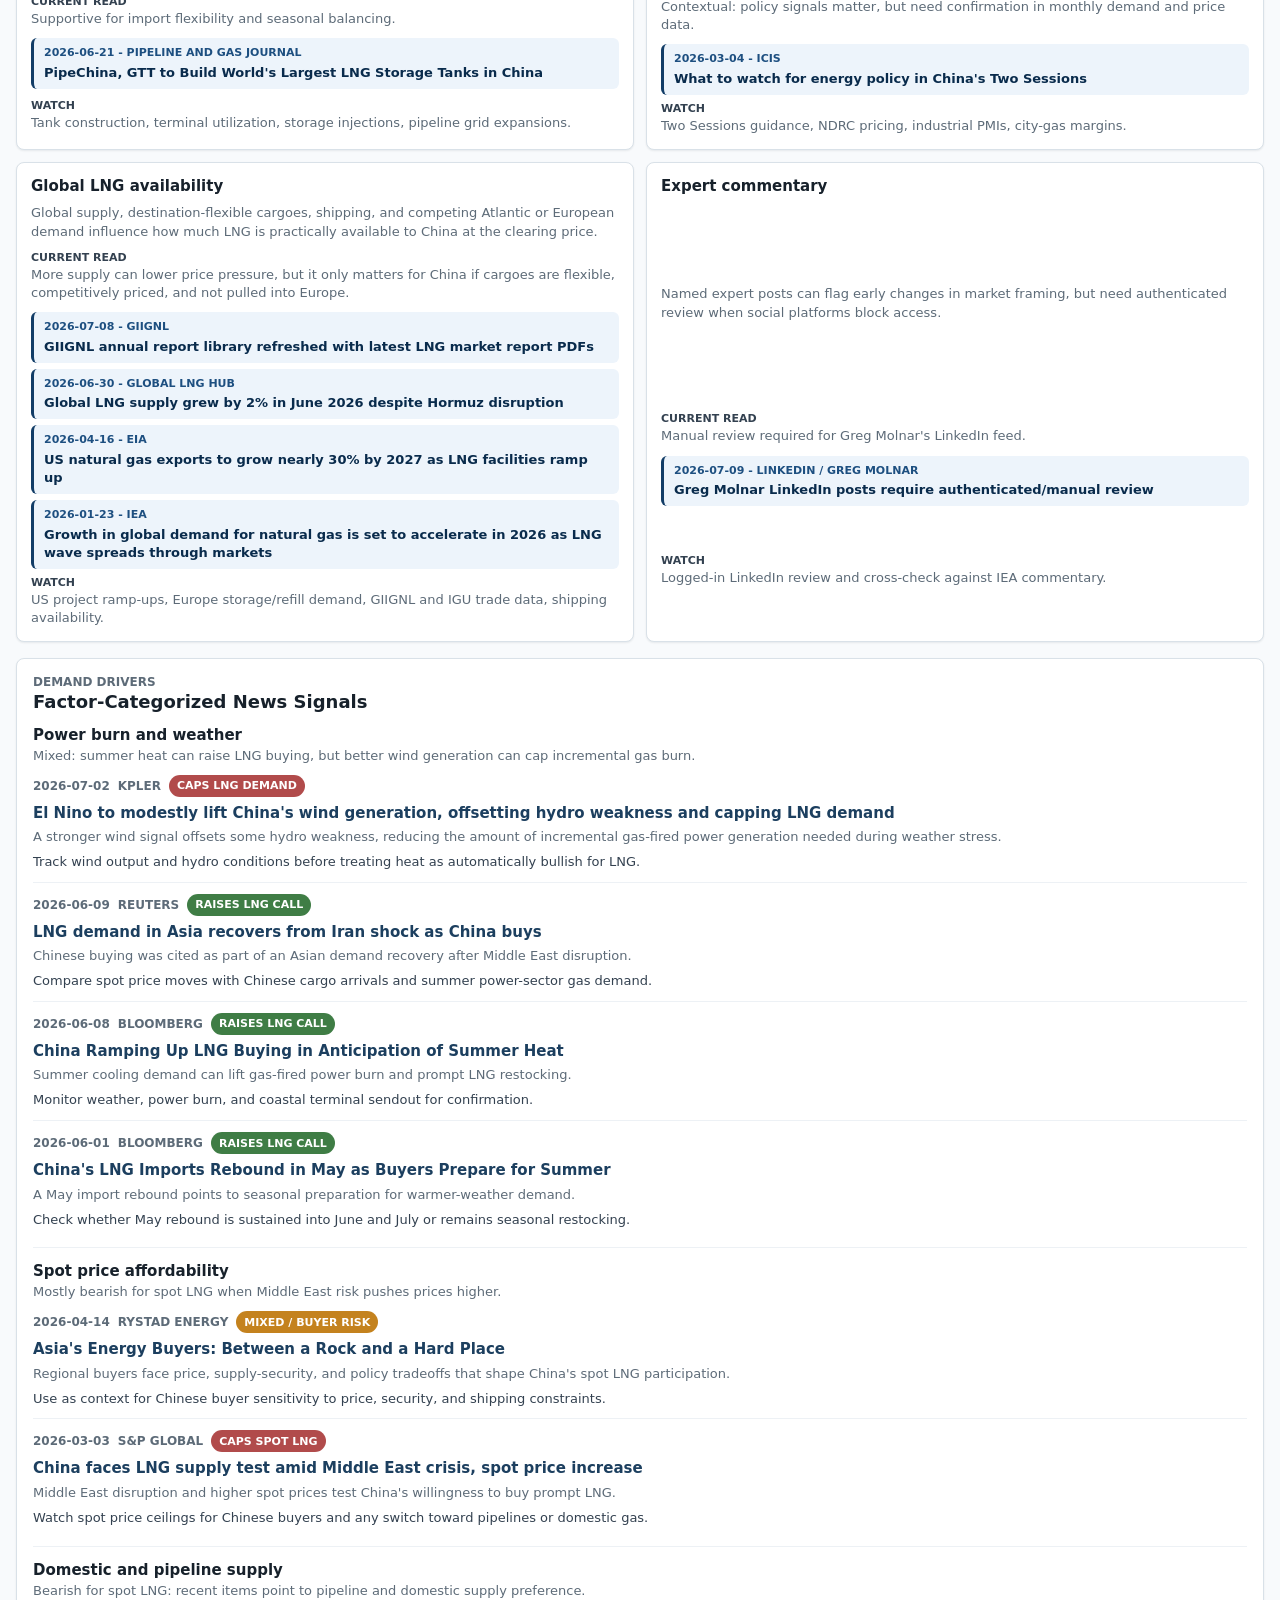
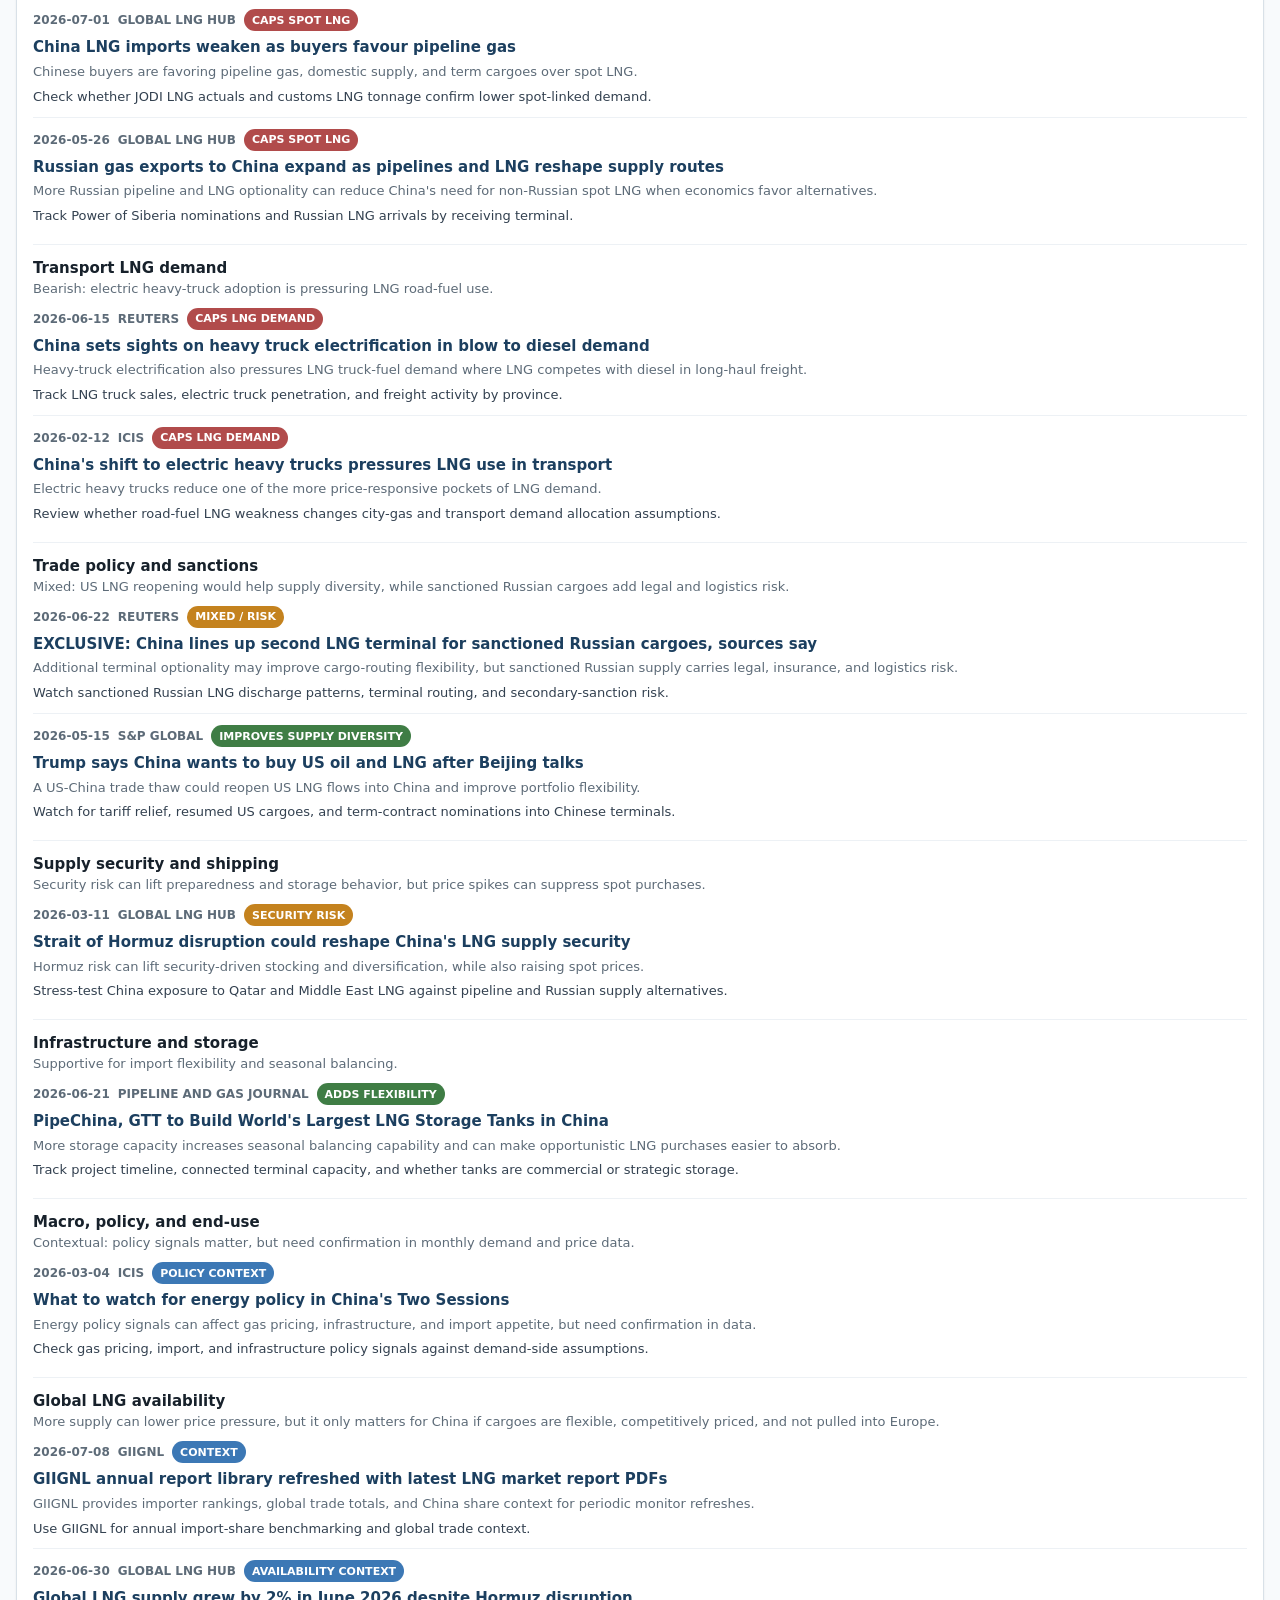
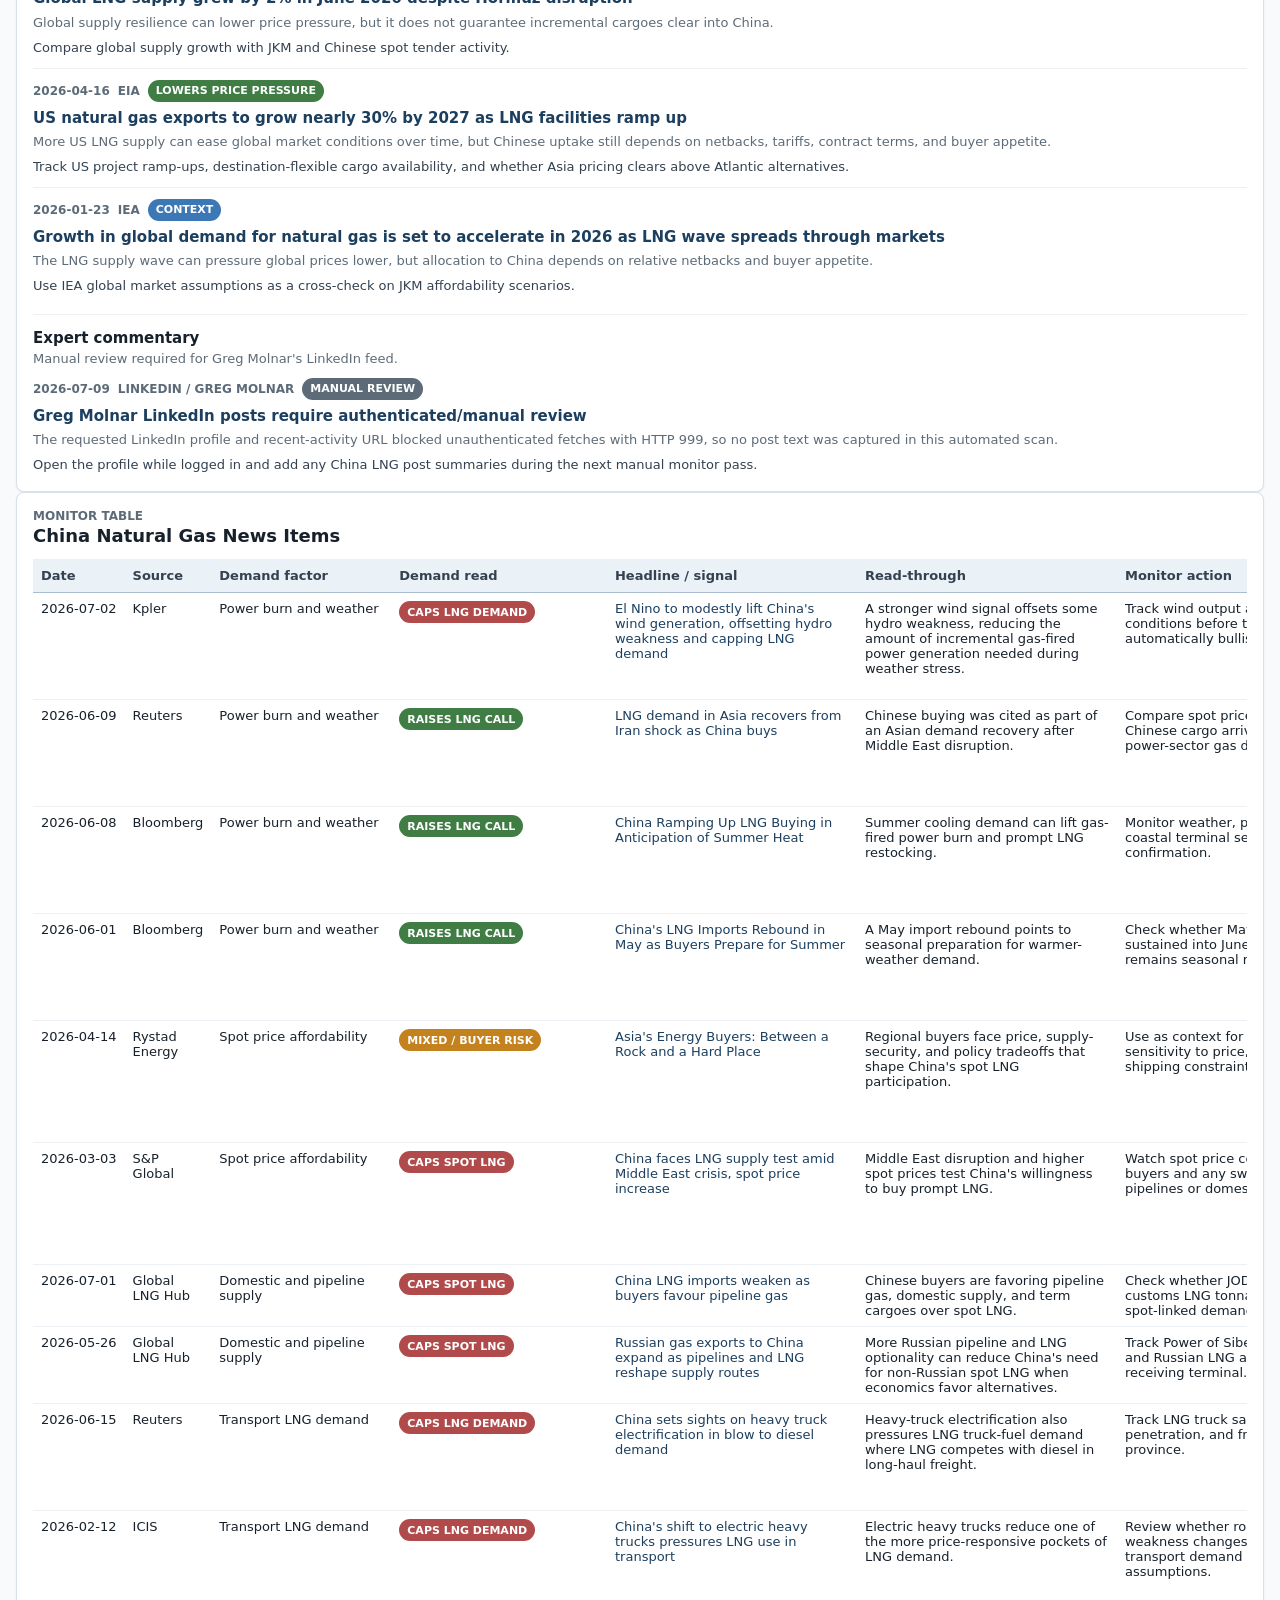
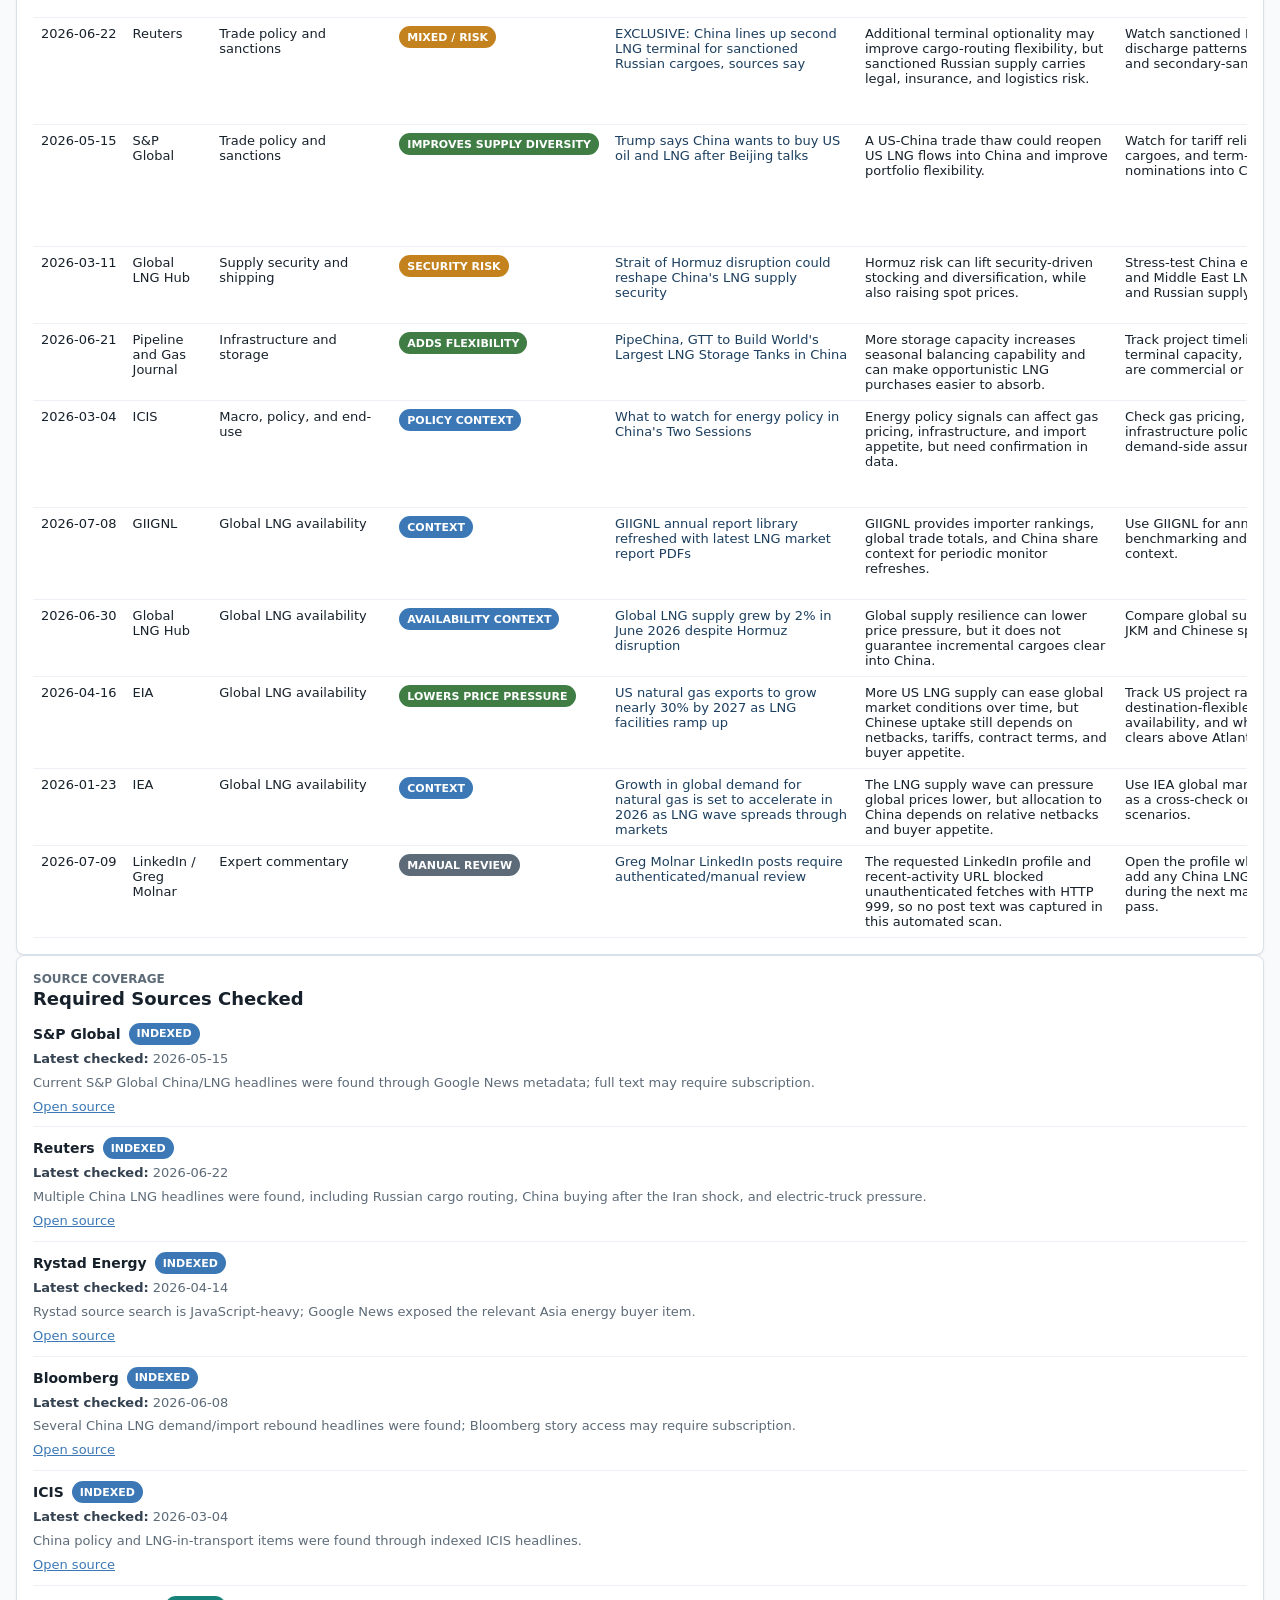
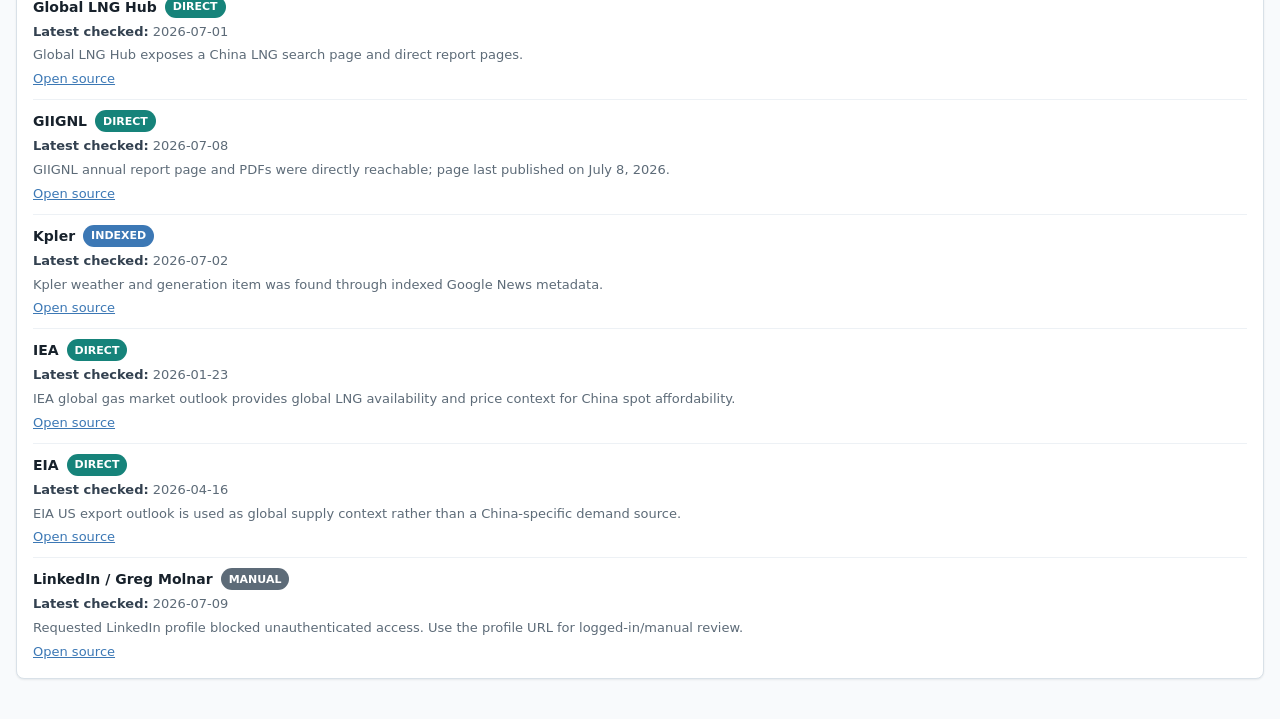
==== commit 001232cf: "docs: add gas conversion cheatsheet" ====
--- a/news.html
+++ b/news.html
@@ -3,14 +3,24 @@
   <head>
     <meta charset="utf-8">
     <meta name="viewport" content="width=device-width, initial-scale=1">
-    <title>China LNG News Monitor</title>
+    <title>China Natural Gas News Monitor</title>
     <link rel="stylesheet" href="styles.css">
   </head>
   <body>
     <main class="shell">
       <header class="topbar">
         <div>
-          <p class="eyebrow">China LNG</p>
+          <div class="eyebrow-row">
+            <p class="eyebrow">China natural gas</p>
+            <a class="note-link" href="docs/gas-conversion-cheatsheet.html" aria-label="Open gas conversion cheatsheet" title="Gas conversion cheatsheet">
+              <svg viewBox="0 0 24 24" aria-hidden="true" focusable="false">
+                <path d="M6 3h8l4 4v14H6z"></path>
+                <path d="M14 3v5h5"></path>
+                <path d="M9 13h6"></path>
+                <path d="M9 17h4"></path>
+              </svg>
+            </a>
+          </div>
           <h1>News Monitor</h1>
         </div>
         <div class="topbar-actions">
@@ -41,7 +51,7 @@
         <p id="news-note" class="dashboard-note"></p>
       </section>
 
-      <section class="factor-grid" id="news-factor-grid" aria-label="China LNG demand factor map"></section>
+      <section class="factor-grid" id="news-factor-grid" aria-label="China natural gas demand factor map"></section>
 
       <section class="panel">
         <div class="panel-head">
@@ -57,7 +67,7 @@
         <div class="panel-head">
           <div>
             <p class="eyebrow">Monitor table</p>
-            <h2>China LNG News Items</h2>
+            <h2>China Natural Gas News Items</h2>
           </div>
         </div>
         <div class="table-wrap">
--- a/styles.css
+++ b/styles.css
@@ -51,6 +51,47 @@
   margin: 3px 0 0;
   font-size: 30px;
   line-height: 1.15;
+}
+
+.eyebrow-row {
+  display: inline-flex;
+  align-items: center;
+  gap: 8px;
+}
+
+.note-link {
+  display: inline-flex;
+  align-items: center;
+  justify-content: center;
+  width: 22px;
+  height: 22px;
+  border: 1px solid var(--line);
+  border-radius: 6px;
+  color: var(--muted);
+  background: #fff;
+  text-decoration: none;
+}
+
+.note-link:hover,
+.note-link:focus {
+  color: var(--navy);
+  border-color: #b8c7d4;
+  background: #f4f7fa;
+}
+
+.note-link:focus {
+  outline: 2px solid rgba(60, 120, 181, 0.35);
+  outline-offset: 2px;
+}
+
+.note-link svg {
+  width: 14px;
+  height: 14px;
+  fill: none;
+  stroke: currentColor;
+  stroke-linecap: round;
+  stroke-linejoin: round;
+  stroke-width: 2;
 }
 
 .topbar-actions {
@@ -634,6 +675,45 @@
   line-height: 1.4;
 }
 
+.factor-card dd > span {
+  display: block;
+}
+
+.current-read-links {
+  display: grid;
+  gap: 6px;
+  list-style: none;
+  margin: 10px 0 0;
+  padding: 0;
+}
+
+.current-read-links li {
+  display: grid;
+  gap: 3px;
+  padding: 7px 9px 7px 10px;
+  border-left: 3px solid #123d67;
+  border-radius: 6px;
+  background: #edf4fb;
+}
+
+.current-read-links span {
+  color: #1d4f80;
+  font-size: 11px;
+  font-weight: 750;
+  text-transform: uppercase;
+}
+
+.current-read-links a {
+  color: #092b4c;
+  font-weight: 750;
+  text-decoration: none;
+}
+
+.current-read-links a:hover {
+  color: #071f38;
+  text-decoration: underline;
+}
+
 .signal-groups {
   display: grid;
   gap: 18px;
@@ -809,6 +889,357 @@
   min-width: 260px;
 }
 
+.cheat-shell {
+  width: min(1180px, calc(100vw - 32px));
+}
+
+.cheat-hero {
+  display: grid;
+  grid-template-columns: minmax(0, 1fr) minmax(250px, 320px);
+  gap: 24px;
+  align-items: end;
+  padding: 30px 0 22px;
+  border-bottom: 1px solid var(--line);
+}
+
+.back-link {
+  display: inline-flex;
+  margin-bottom: 18px;
+  color: var(--blue);
+  font-size: 13px;
+  font-weight: 700;
+  text-decoration: none;
+}
+
+.back-link:hover,
+.back-link:focus {
+  text-decoration: underline;
+}
+
+.cheat-hero h1 {
+  max-width: 760px;
+  margin: 5px 0 0;
+  color: var(--ink);
+  font-size: 42px;
+  line-height: 1.05;
+}
+
+.cheat-lede {
+  max-width: 780px;
+  margin: 13px 0 0;
+  color: var(--muted);
+  font-size: 17px;
+  line-height: 1.5;
+}
+
+.hero-formula {
+  display: grid;
+  gap: 8px;
+  padding: 18px;
+  border: 1px solid #b8c7d4;
+  border-radius: 8px;
+  background: #fff;
+  box-shadow: var(--shadow);
+}
+
+.hero-formula span {
+  color: var(--muted);
+  font-size: 13px;
+  font-weight: 750;
+  text-transform: uppercase;
+}
+
+.hero-formula strong {
+  color: var(--navy);
+  font-size: 34px;
+  line-height: 1;
+}
+
+.cheat-callout {
+  display: flex;
+  justify-content: space-between;
+  align-items: center;
+  gap: 16px;
+  margin: 18px 0;
+  padding: 14px;
+  border: 1px solid var(--line);
+  border-radius: 8px;
+  background: var(--band);
+}
+
+.cheat-callout h2,
+.cheat-panel h2 {
+  margin: 2px 0 0;
+  font-size: 20px;
+  line-height: 1.2;
+}
+
+.formula-pair,
+.formula-stack {
+  display: grid;
+  gap: 8px;
+}
+
+.formula-pair {
+  grid-template-columns: repeat(2, minmax(0, 1fr));
+}
+
+.formula-pair code,
+.formula-stack code,
+.example-grid code {
+  display: block;
+  border: 1px solid #cfd9e2;
+  border-radius: 6px;
+  background: #fff;
+  color: #223242;
+  padding: 9px 10px;
+  font-family: ui-monospace, SFMono-Regular, Menlo, Consolas, monospace;
+  font-size: 13px;
+  line-height: 1.35;
+}
+
+.cheat-metric-grid {
+  display: grid;
+  grid-template-columns: repeat(4, minmax(0, 1fr));
+  gap: 12px;
+  margin: 18px 0;
+}
+
+.metric-tile {
+  display: grid;
+  gap: 7px;
+  min-width: 0;
+  border: 1px solid var(--line);
+  border-radius: 8px;
+  background: #fff;
+  padding: 14px;
+  box-shadow: var(--shadow);
+}
+
+.metric-tile span {
+  color: var(--muted);
+  font-size: 12px;
+  font-weight: 750;
+  text-transform: uppercase;
+}
+
+.metric-tile strong {
+  color: var(--ink);
+  font-size: 23px;
+  line-height: 1.1;
+}
+
+.metric-tile p {
+  margin: 0;
+  color: var(--muted);
+  font-size: 13px;
+  line-height: 1.35;
+}
+
+.cheat-layout {
+  display: grid;
+  grid-template-columns: minmax(0, 1fr) minmax(0, 1fr);
+  gap: 16px;
+  margin: 16px 0;
+}
+
+.cheat-panel {
+  min-width: 0;
+  border: 1px solid var(--line);
+  border-radius: 8px;
+  background: #fff;
+  padding: 16px;
+  box-shadow: var(--shadow);
+}
+
+.cheat-panel.full-width {
+  margin: 16px 0;
+}
+
+.cheat-panel-head {
+  margin-bottom: 12px;
+}
+
+.cheat-table-wrap {
+  overflow-x: auto;
+}
+
+.cheat-table {
+  min-width: 0;
+  font-size: 13px;
+}
+
+.cheat-table th,
+.cheat-table td {
+  padding: 9px;
+}
+
+.cheat-table td:nth-child(3),
+.cheat-table th:nth-child(3) {
+  text-align: right;
+  font-weight: 750;
+}
+
+.rule-list {
+  display: grid;
+  gap: 0;
+  border: 1px solid #edf1f5;
+  border-radius: 8px;
+  overflow: hidden;
+}
+
+.rule-list div {
+  display: grid;
+  grid-template-columns: minmax(130px, 0.8fr) minmax(0, 1.2fr);
+  gap: 12px;
+  padding: 10px;
+  border-top: 1px solid #edf1f5;
+  color: #334150;
+  font-size: 13px;
+}
+
+.rule-list div:first-child {
+  border-top: 0;
+}
+
+.rule-list strong {
+  color: var(--ink);
+}
+
+.rule-list span {
+  color: var(--muted);
+}
+
+.rule-list.compact div {
+  grid-template-columns: minmax(110px, 0.7fr) minmax(0, 1.3fr);
+}
+
+.cheat-note {
+  margin: 12px 0 0;
+  color: var(--muted);
+  font-size: 13px;
+  line-height: 1.45;
+}
+
+.price-strip {
+  display: grid;
+  grid-template-columns: repeat(3, minmax(0, 1fr));
+  gap: 8px;
+  margin-top: 12px;
+}
+
+.price-strip div,
+.emissions-grid div {
+  display: grid;
+  gap: 3px;
+  border: 1px solid #edf1f5;
+  border-radius: 7px;
+  background: #f8fafc;
+  padding: 10px;
+}
+
+.price-strip span,
+.emissions-grid span {
+  color: var(--muted);
+  font-size: 12px;
+  font-weight: 750;
+  text-transform: uppercase;
+}
+
+.price-strip strong,
+.emissions-grid strong {
+  color: var(--navy);
+  font-size: 22px;
+  line-height: 1.1;
+}
+
+.price-strip small,
+.emissions-grid small {
+  color: var(--muted);
+  font-size: 12px;
+}
+
+.efficiency-bars {
+  display: grid;
+  gap: 10px;
+}
+
+.efficiency-bars div {
+  position: relative;
+  display: flex;
+  justify-content: space-between;
+  gap: 14px;
+  min-height: 40px;
+  padding: 10px;
+  border: 1px solid #edf1f5;
+  border-radius: 7px;
+  overflow: hidden;
+}
+
+.efficiency-bars div::before {
+  content: "";
+  position: absolute;
+  inset: 0 auto 0 0;
+  width: var(--bar);
+  background: #e6f3f1;
+}
+
+.efficiency-bars span,
+.efficiency-bars strong {
+  position: relative;
+  z-index: 1;
+}
+
+.efficiency-bars span {
+  color: #334150;
+  font-size: 13px;
+  font-weight: 750;
+}
+
+.efficiency-bars strong {
+  color: var(--teal);
+  font-size: 14px;
+}
+
+.emissions-grid {
+  display: grid;
+  grid-template-columns: repeat(3, minmax(0, 1fr));
+  gap: 8px;
+}
+
+.example-grid {
+  display: grid;
+  grid-template-columns: repeat(2, minmax(0, 1fr));
+  gap: 10px;
+}
+
+.pitfall-list {
+  display: grid;
+  gap: 8px;
+  margin: 0;
+  padding-left: 20px;
+  color: #334150;
+  font-size: 14px;
+  line-height: 1.5;
+}
+
+.cheat-sources {
+  margin: 18px 0 0;
+  padding-top: 12px;
+  border-top: 1px solid var(--line);
+}
+
+.cheat-sources p {
+  margin: 0;
+  color: var(--muted);
+  font-size: 12px;
+  line-height: 1.5;
+}
+
+.cheat-sources a {
+  color: var(--blue);
+}
+
 @media (max-width: 980px) {
   .topbar,
   .control-band {
@@ -826,13 +1257,37 @@
 
   .kpi-grid,
   .factor-grid,
+  .cheat-hero,
+  .cheat-layout,
+  .cheat-metric-grid,
   .switch-input-grid,
   .two-col {
     grid-template-columns: 1fr;
   }
+
+  .cheat-callout {
+    align-items: stretch;
+    flex-direction: column;
+  }
+
+  .formula-pair,
+  .example-grid,
+  .emissions-grid {
+    grid-template-columns: 1fr;
+  }
 }
 
 @media (max-width: 600px) {
+  .cheat-hero h1 {
+    font-size: 34px;
+  }
+
+  .price-strip,
+  .rule-list div,
+  .rule-list.compact div {
+    grid-template-columns: 1fr;
+  }
+
   .tooltip {
     left: auto;
     right: 0;
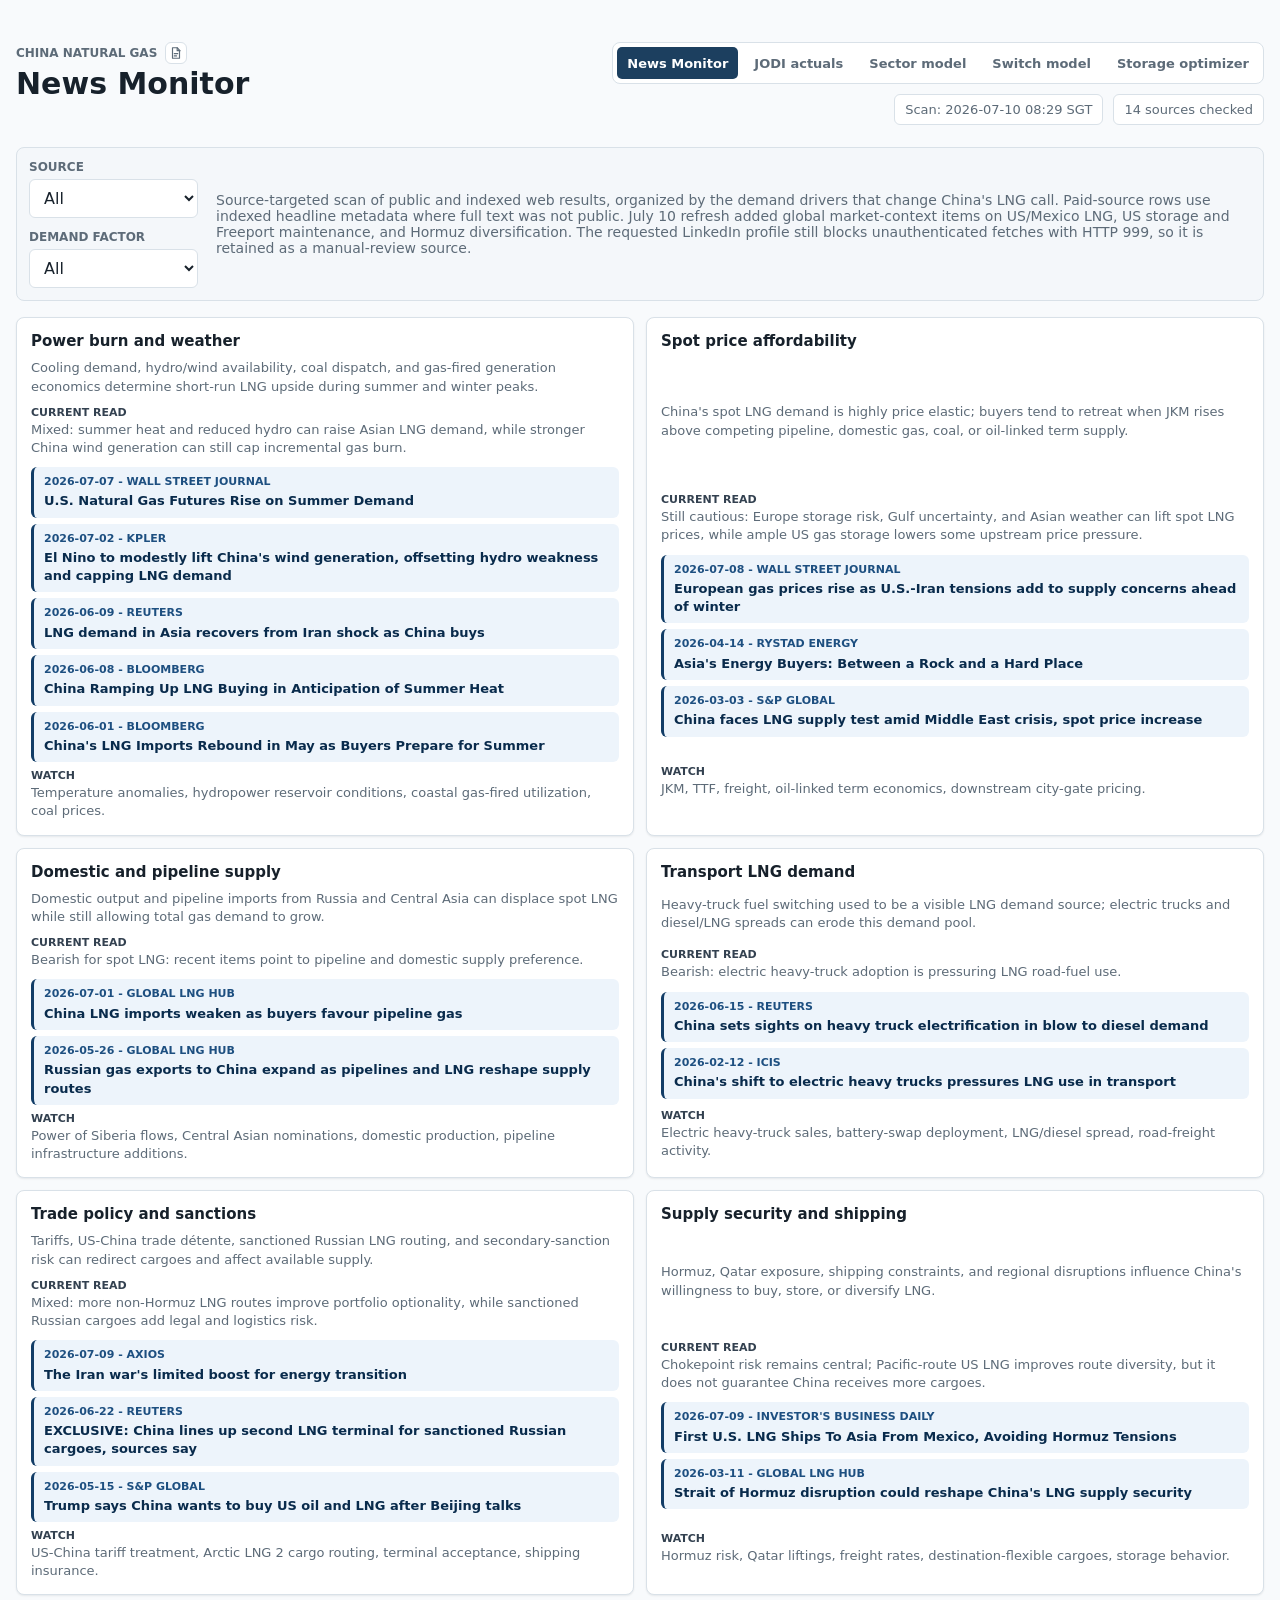
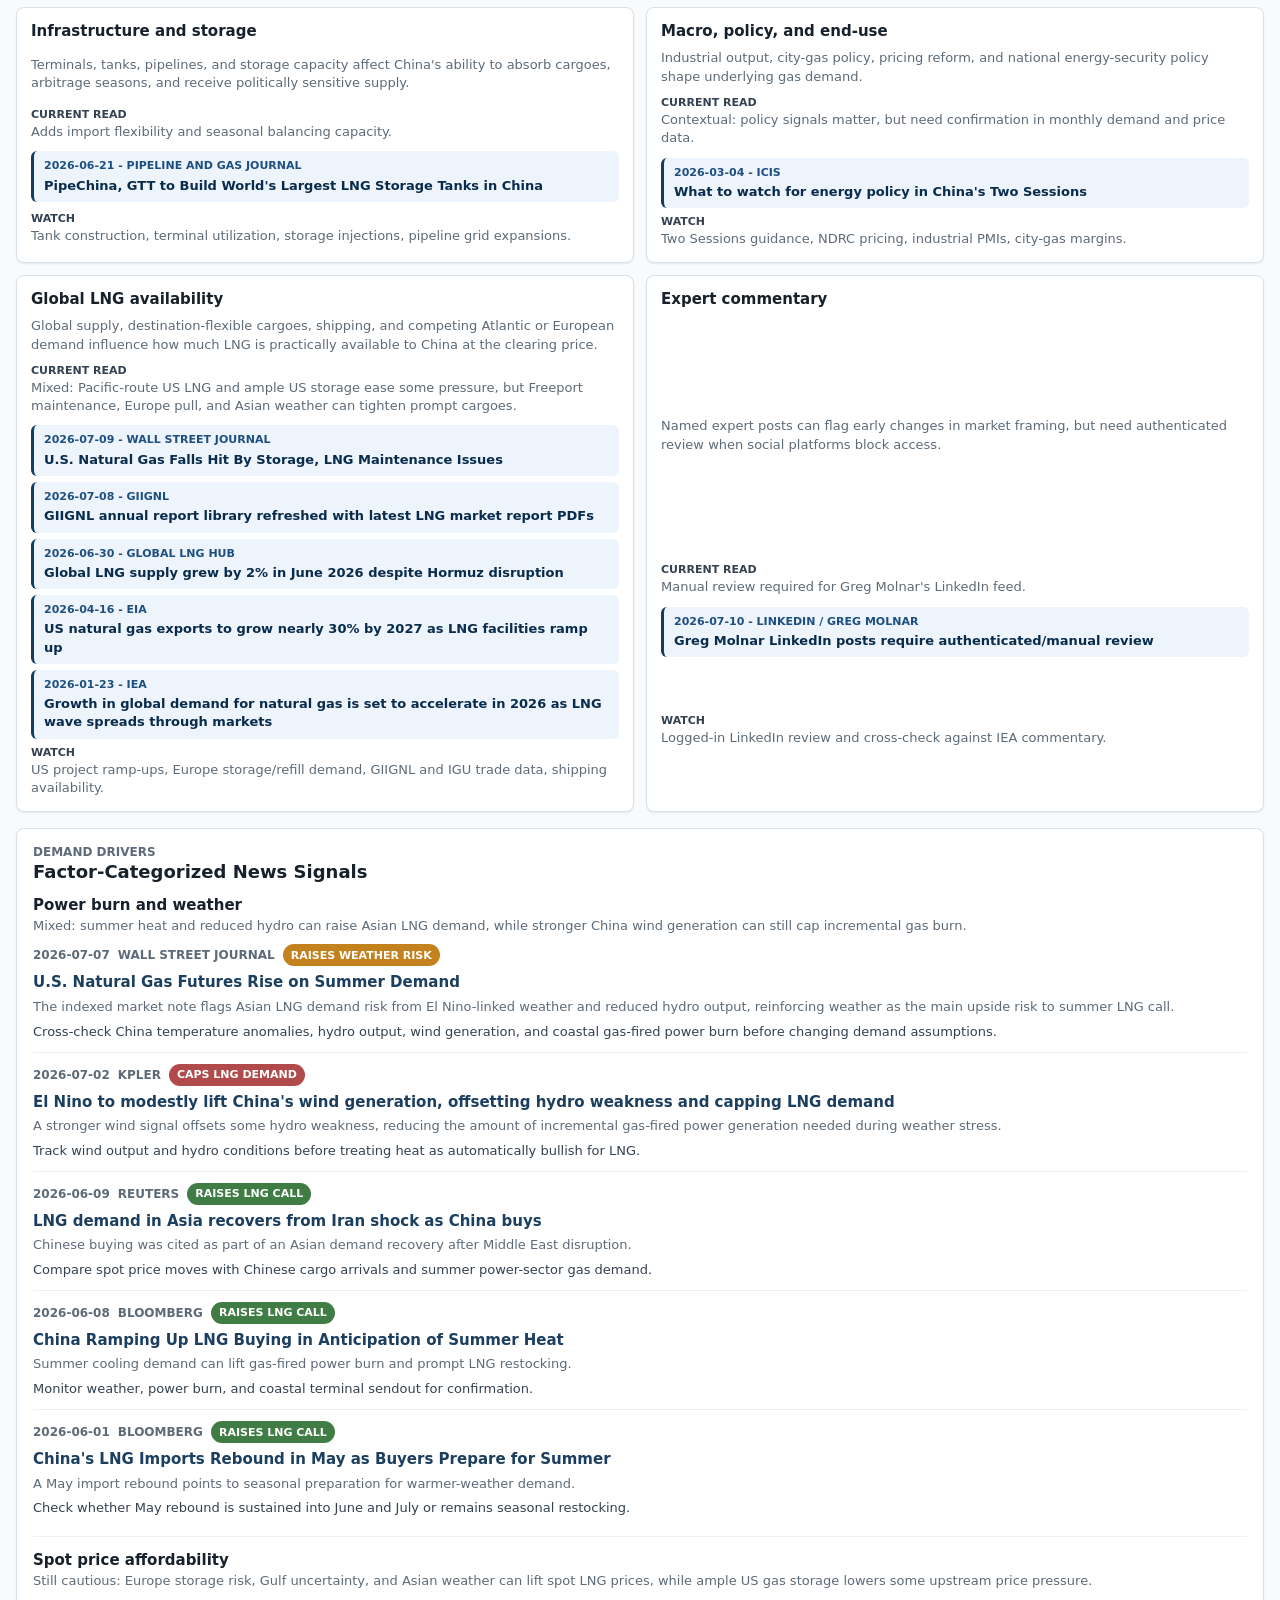
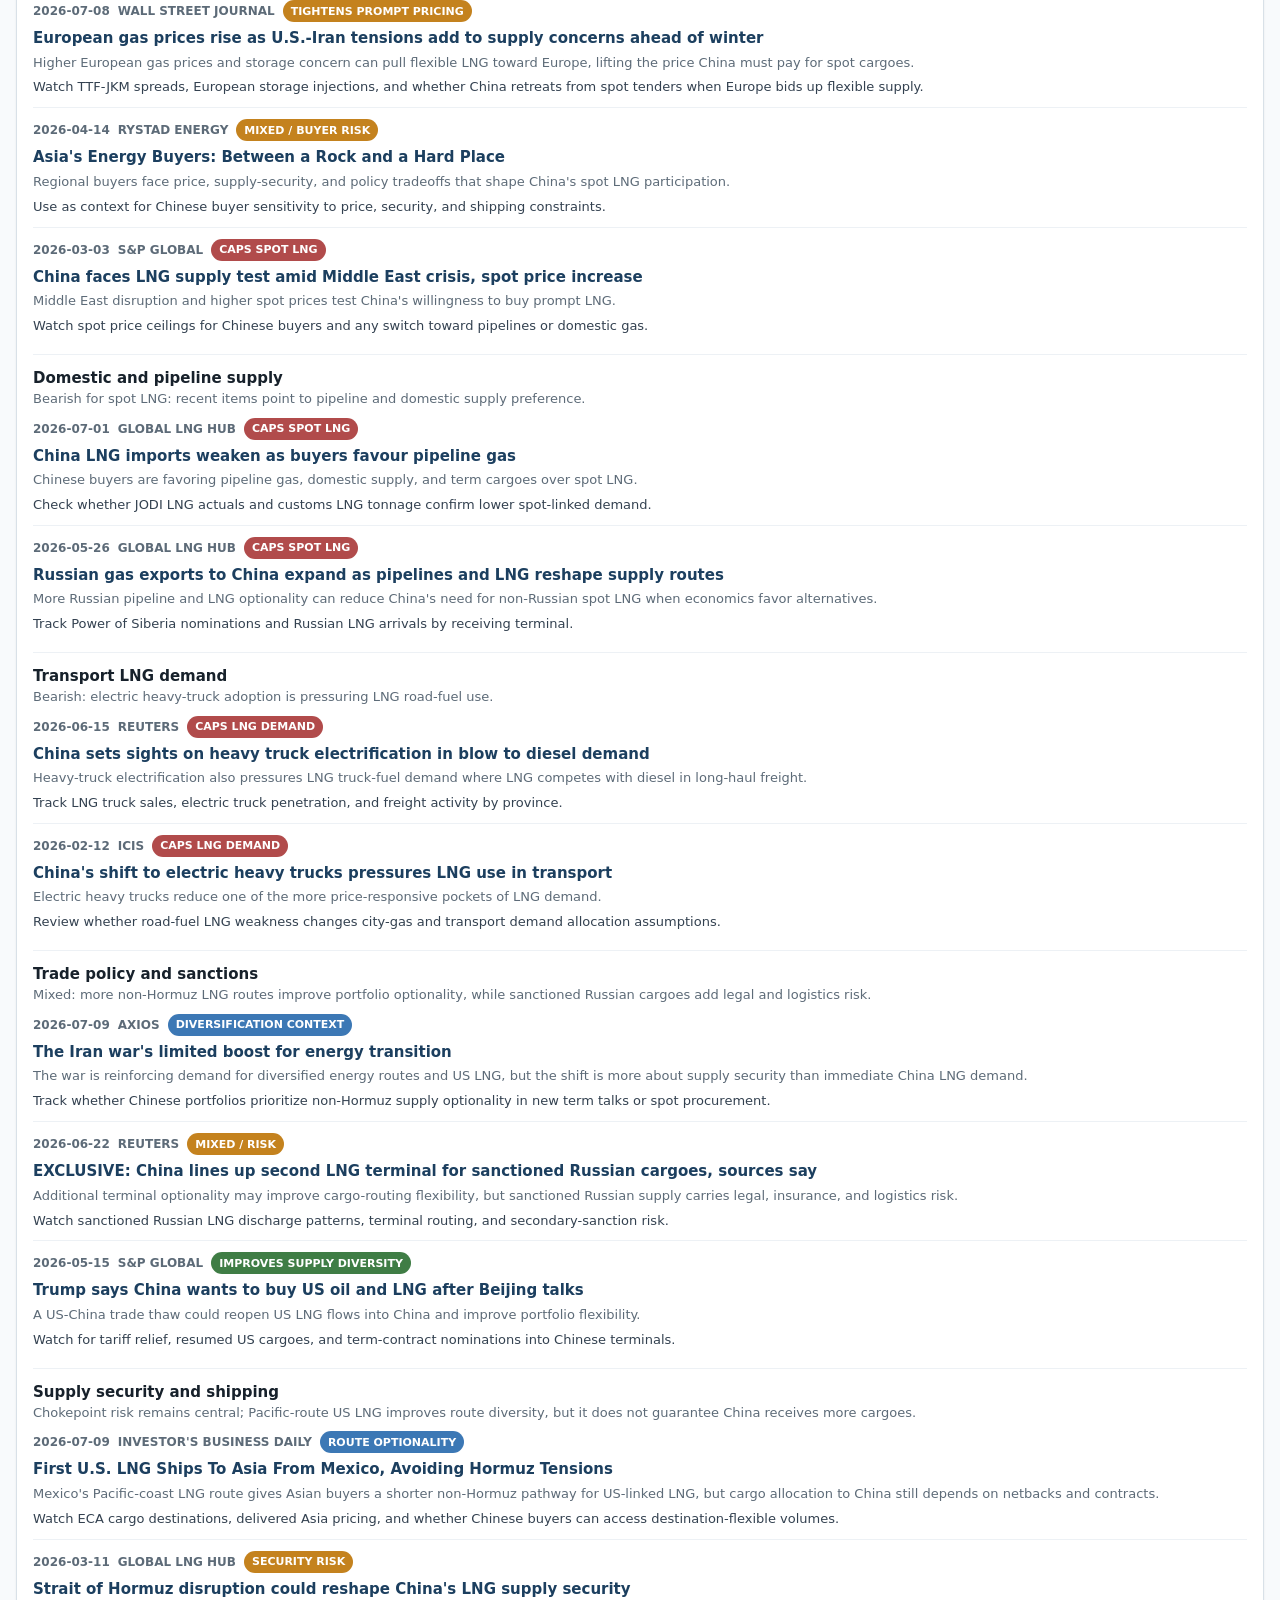
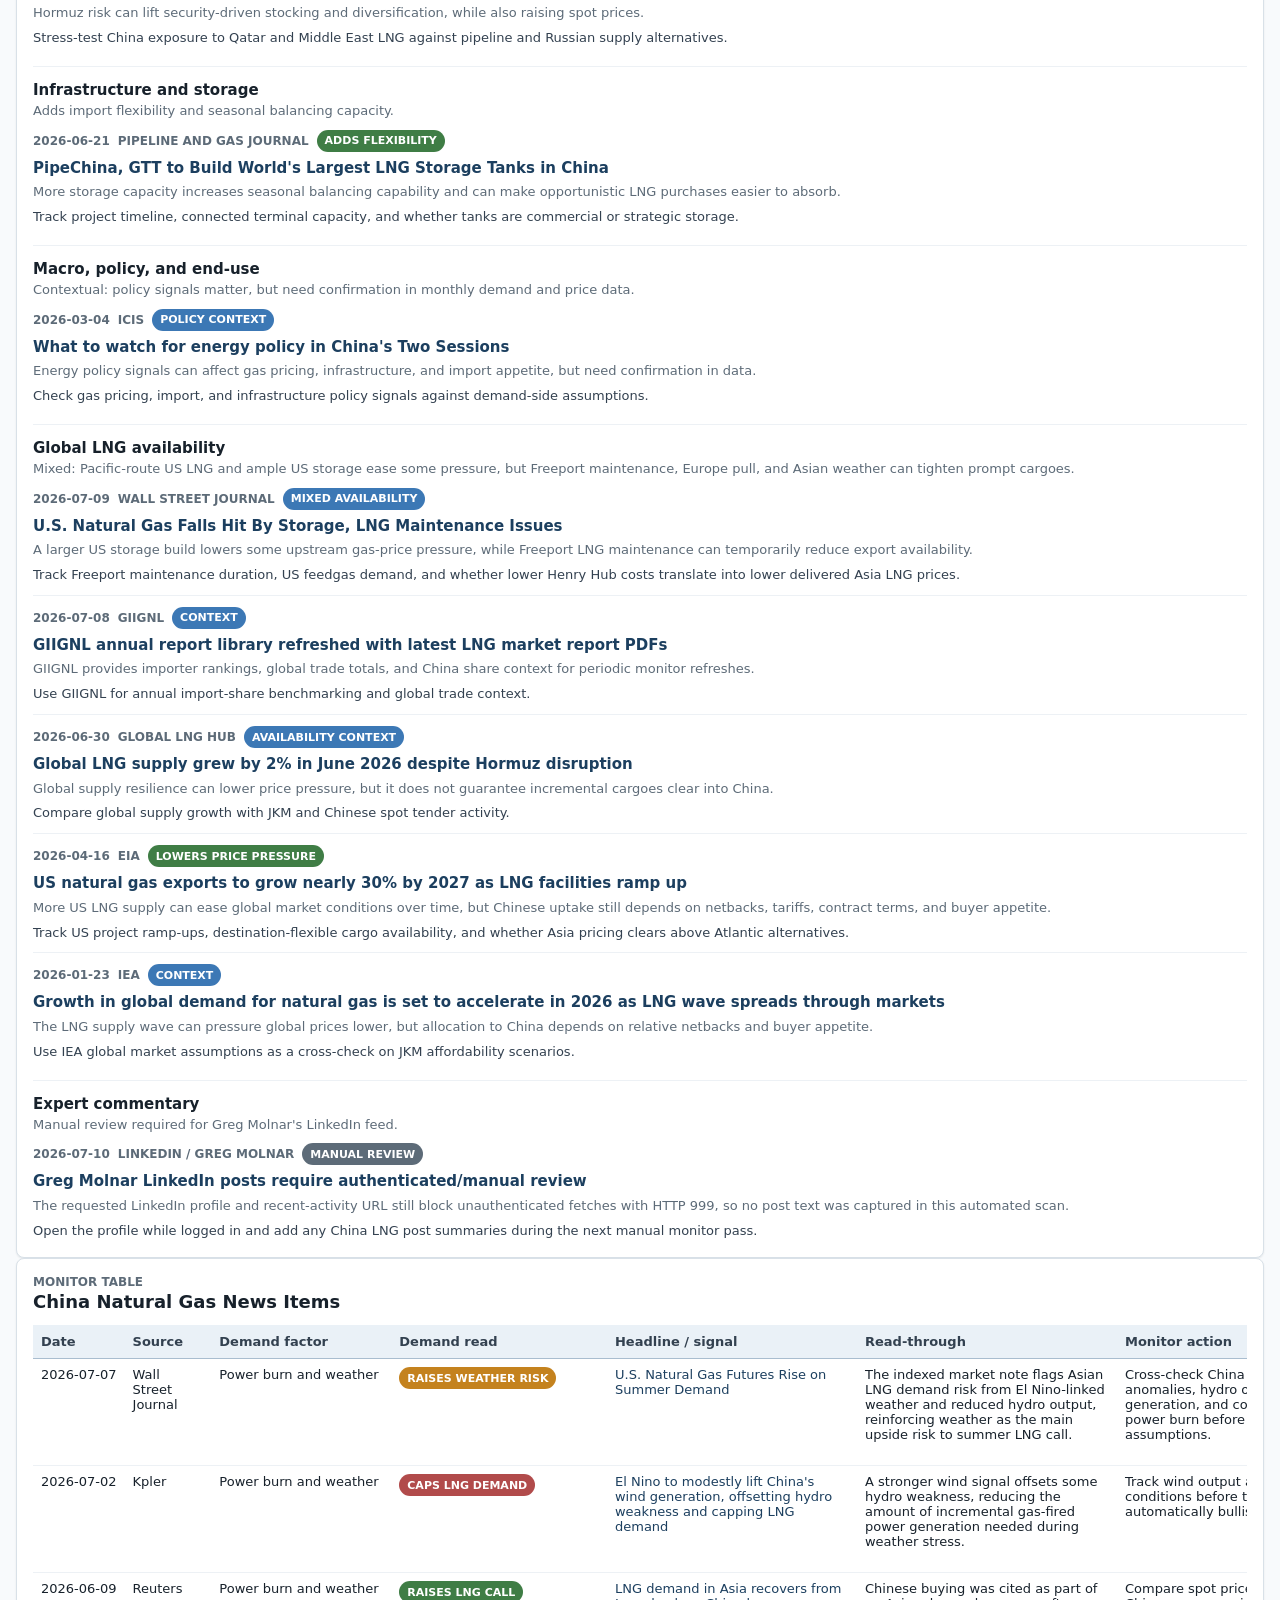
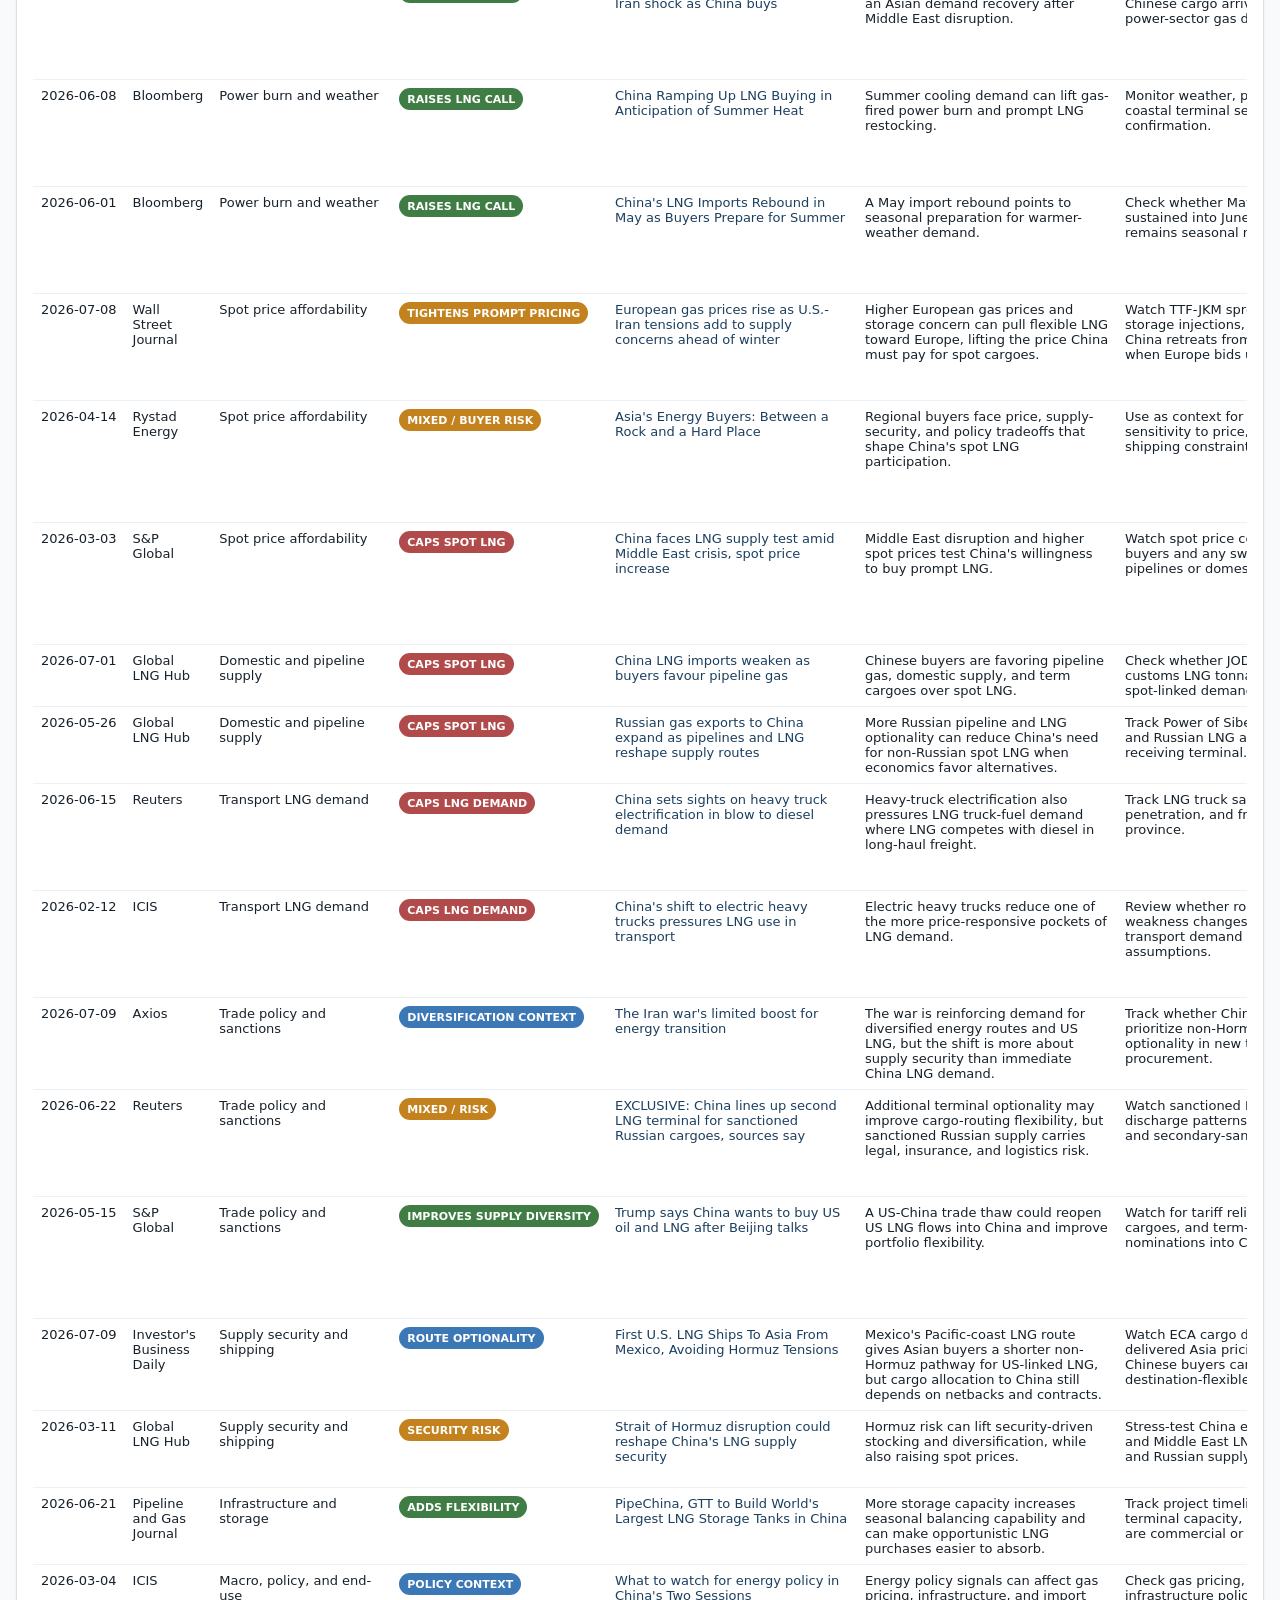
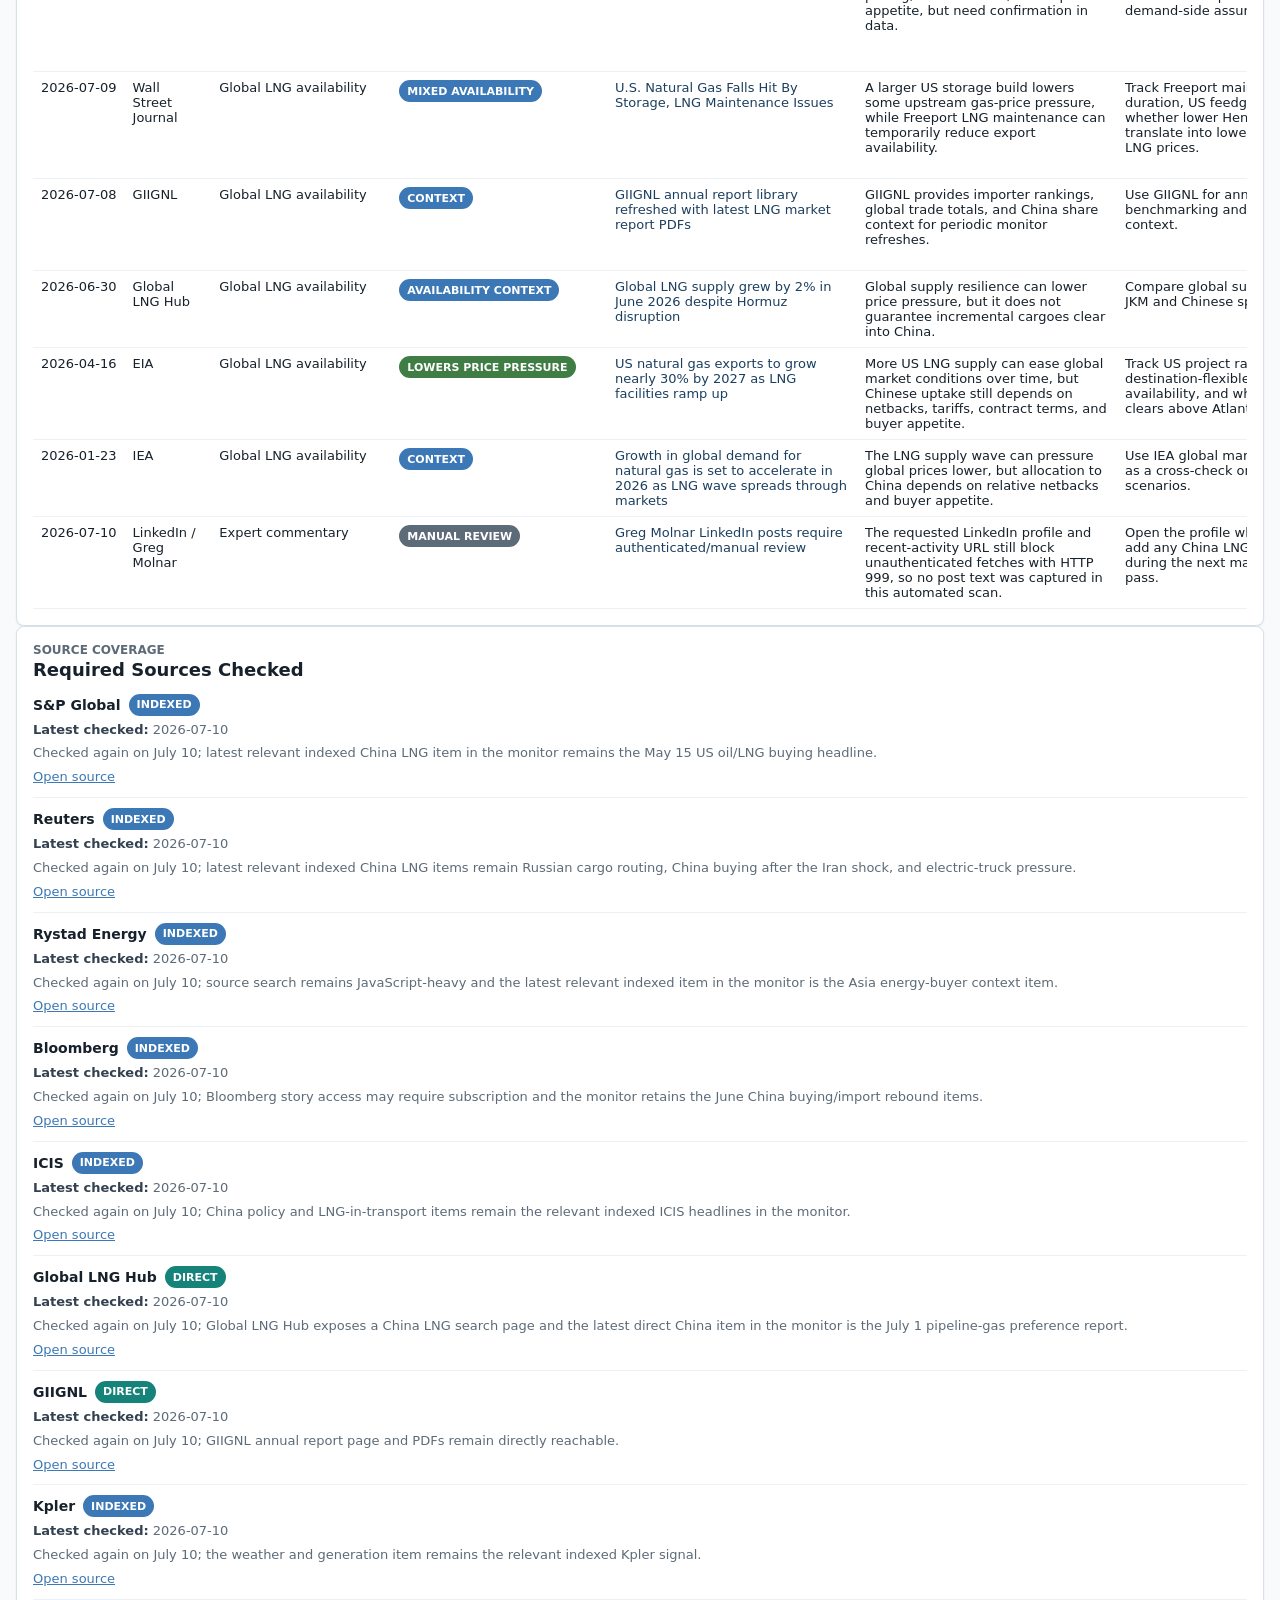
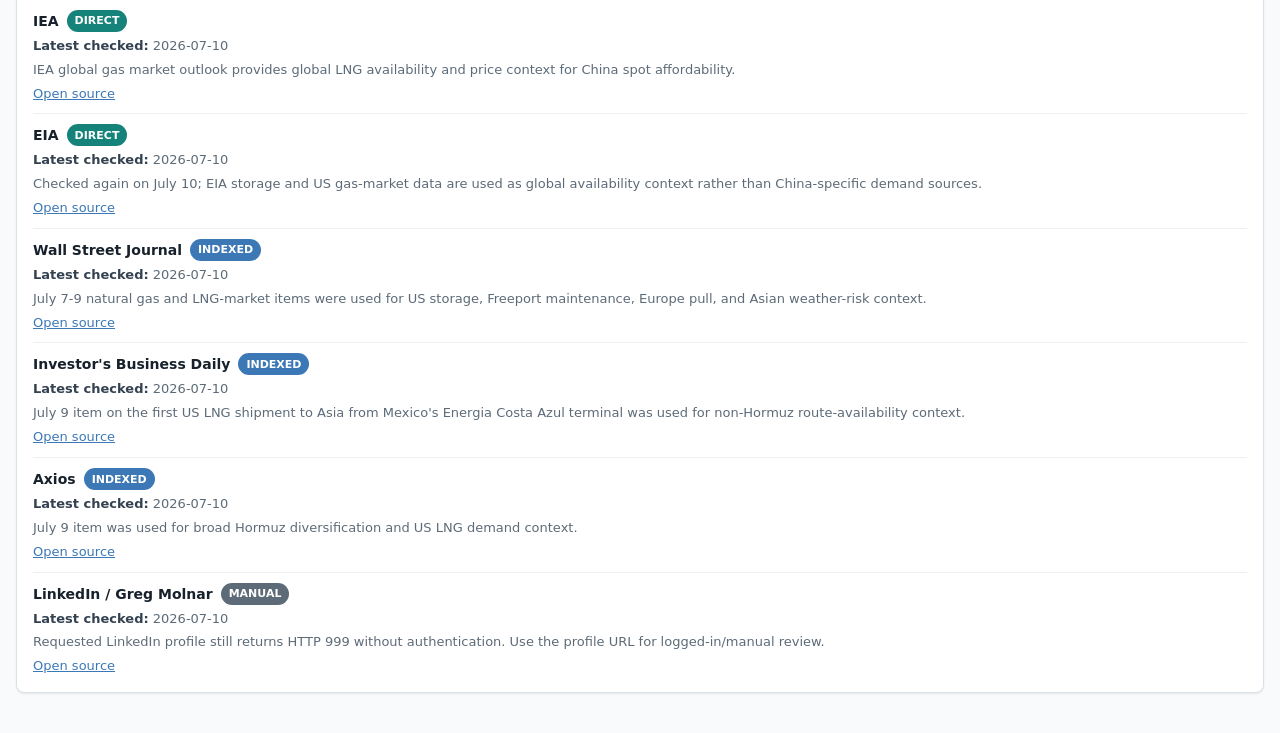
==== commit 7c3eedad: "feat: add TTF storage optimizer" ====
--- a/news.html
+++ b/news.html
@@ -29,6 +29,7 @@
             <a href="index.html">JODI actuals</a>
             <a href="sector.html">Sector model</a>
             <a href="switching.html">Switch model</a>
+            <a href="storage.html">Storage optimizer</a>
           </nav>
           <div class="meta">
             <span id="news-scan-date">Scan date</span>
--- a/styles.css
+++ b/styles.css
@@ -102,6 +102,7 @@
 
 .topnav {
   display: flex;
+  flex-wrap: wrap;
   gap: 6px;
   padding: 4px;
   border: 1px solid var(--line);
@@ -1240,6 +1241,285 @@
   color: var(--blue);
 }
 
+.secondary-button {
+  min-height: 36px;
+  border: 1px solid #b8c7d4;
+  border-radius: 6px;
+  padding: 7px 11px;
+  color: var(--navy);
+  background: #fff;
+  font-weight: 700;
+  cursor: pointer;
+}
+
+.secondary-button:hover,
+.secondary-button:focus {
+  border-color: var(--navy);
+  background: #edf4f8;
+}
+
+.secondary-button:focus,
+.number-field input:focus,
+.curve-field input:focus {
+  outline: 2px solid rgba(60, 120, 181, 0.28);
+  outline-offset: 2px;
+}
+
+.storage-control-band .control-fields {
+  align-items: end;
+}
+
+.storage-input-layout {
+  display: grid;
+  grid-template-columns: minmax(340px, 0.78fr) minmax(0, 1.22fr);
+  gap: 16px;
+  margin: 16px 0;
+}
+
+.storage-assumptions-panel,
+.curve-editor-panel {
+  min-width: 0;
+}
+
+.storage-field-grid {
+  display: grid;
+  grid-template-columns: repeat(2, minmax(0, 1fr));
+  gap: 10px;
+}
+
+.number-field,
+.curve-field {
+  display: grid;
+  gap: 5px;
+  min-width: 0;
+}
+
+.number-field label,
+.curve-field label {
+  color: var(--muted);
+  font-size: 11px;
+  font-weight: 750;
+  text-transform: uppercase;
+}
+
+.number-field > div {
+  display: grid;
+  grid-template-columns: minmax(72px, 1fr) auto;
+  align-items: center;
+  min-width: 0;
+  border: 1px solid var(--line);
+  border-radius: 6px;
+  background: #fff;
+  overflow: hidden;
+}
+
+.number-field input,
+.curve-field input {
+  width: 100%;
+  min-width: 0;
+  border: 1px solid var(--line);
+  border-radius: 6px;
+  padding: 8px 9px;
+  color: var(--ink);
+  background: #fff;
+}
+
+.number-field input {
+  border: 0;
+  border-radius: 0;
+}
+
+.number-field span {
+  padding: 0 9px;
+  color: var(--muted);
+  font-size: 11px;
+  white-space: nowrap;
+}
+
+.curve-unit {
+  padding: 5px 8px;
+  border: 1px solid var(--line);
+  border-radius: 5px;
+  color: var(--muted);
+  background: var(--band);
+  font-size: 12px;
+  font-weight: 700;
+}
+
+.curve-input-grid {
+  display: grid;
+  grid-template-columns: repeat(6, minmax(72px, 1fr));
+  gap: 10px;
+}
+
+.model-error {
+  margin: 16px 0;
+  border: 1px solid #d7a5a5;
+  border-radius: 7px;
+  padding: 10px 12px;
+  color: #7f3030;
+  background: #fff5f5;
+  font-size: 13px;
+  font-weight: 650;
+}
+
+.storage-kpis .kpi.is-inject {
+  border-top: 3px solid var(--teal);
+}
+
+.storage-kpis .kpi.is-withdraw {
+  border-top: 3px solid var(--amber);
+}
+
+.storage-kpis .kpi.is-hold {
+  border-top: 3px solid #7d8994;
+}
+
+.storage-chart {
+  min-height: 350px;
+}
+
+.storage-chart svg {
+  overflow: visible;
+}
+
+.axis-label {
+  fill: var(--muted);
+  font-size: 11px;
+}
+
+.action-axis-title {
+  font-weight: 750;
+  text-transform: uppercase;
+}
+
+.price-line,
+.inventory-line {
+  fill: none;
+  stroke: var(--navy);
+  stroke-width: 2.5;
+  stroke-linecap: round;
+  stroke-linejoin: round;
+}
+
+.price-point,
+.inventory-point {
+  fill: #fff;
+  stroke: var(--navy);
+  stroke-width: 2;
+}
+
+.action-zero {
+  stroke: #aab7c3;
+  stroke-width: 1;
+}
+
+.inject-bar {
+  fill: var(--teal);
+}
+
+.withdraw-bar {
+  fill: var(--amber);
+}
+
+.hold-bar {
+  fill: #b9c3cb;
+}
+
+.inventory-area {
+  fill: rgba(22, 131, 122, 0.12);
+}
+
+.inventory-line {
+  stroke: var(--teal);
+}
+
+.inventory-point {
+  stroke: var(--teal);
+}
+
+.minimum-line {
+  stroke: var(--red);
+  stroke-width: 1.5;
+  stroke-dasharray: 5 4;
+}
+
+.storage-legend {
+  justify-content: flex-end;
+  margin-top: -3px;
+}
+
+.storage-legend i {
+  font-style: normal;
+}
+
+.price-swatch {
+  background: var(--navy);
+}
+
+.injection-swatch,
+.inventory-swatch {
+  background: var(--teal);
+}
+
+.withdrawal-swatch {
+  background: var(--amber);
+}
+
+.minimum-swatch {
+  background: var(--red);
+}
+
+.storage-table {
+  min-width: 940px;
+}
+
+.action-badge {
+  display: inline-block;
+  min-width: 70px;
+  border-radius: 5px;
+  padding: 4px 7px;
+  text-align: center;
+  font-size: 12px;
+  font-weight: 750;
+}
+
+.action-badge.is-inject {
+  color: #0c625b;
+  background: #e3f3f1;
+}
+
+.action-badge.is-withdraw {
+  color: #83530e;
+  background: #fff1da;
+}
+
+.action-badge.is-hold {
+  color: #53616d;
+  background: #edf1f4;
+}
+
+.positive-value {
+  color: var(--green);
+  font-weight: 700;
+}
+
+.negative-value {
+  color: var(--red);
+  font-weight: 700;
+}
+
+.method-copy {
+  margin: 0 0 10px;
+  color: #334150;
+  font-size: 14px;
+  line-height: 1.55;
+}
+
+.method-copy:last-child {
+  margin-bottom: 0;
+}
+
 @media (max-width: 980px) {
   .topbar,
   .control-band {
@@ -1259,10 +1539,11 @@
   .factor-grid,
   .cheat-hero,
   .cheat-layout,
-  .cheat-metric-grid,
-  .switch-input-grid,
-  .two-col {
-    grid-template-columns: 1fr;
+    .cheat-metric-grid,
+    .switch-input-grid,
+    .storage-input-layout,
+    .two-col {
+    grid-template-columns: minmax(0, 1fr);
   }
 
   .cheat-callout {
@@ -1278,6 +1559,34 @@
 }
 
 @media (max-width: 600px) {
+  .shell {
+    width: min(100% - 20px, 1480px);
+    padding-top: 12px;
+  }
+
+  .topnav {
+    width: 100%;
+  }
+
+  .topnav a {
+    flex: 1 1 auto;
+    justify-content: center;
+  }
+
+  .storage-field-grid,
+  .curve-input-grid {
+    grid-template-columns: repeat(2, minmax(0, 1fr));
+  }
+
+  .storage-chart {
+    min-height: 280px;
+    overflow-x: auto;
+  }
+
+  .storage-chart svg {
+    min-width: 680px;
+  }
+
   .cheat-hero h1 {
     font-size: 34px;
   }
